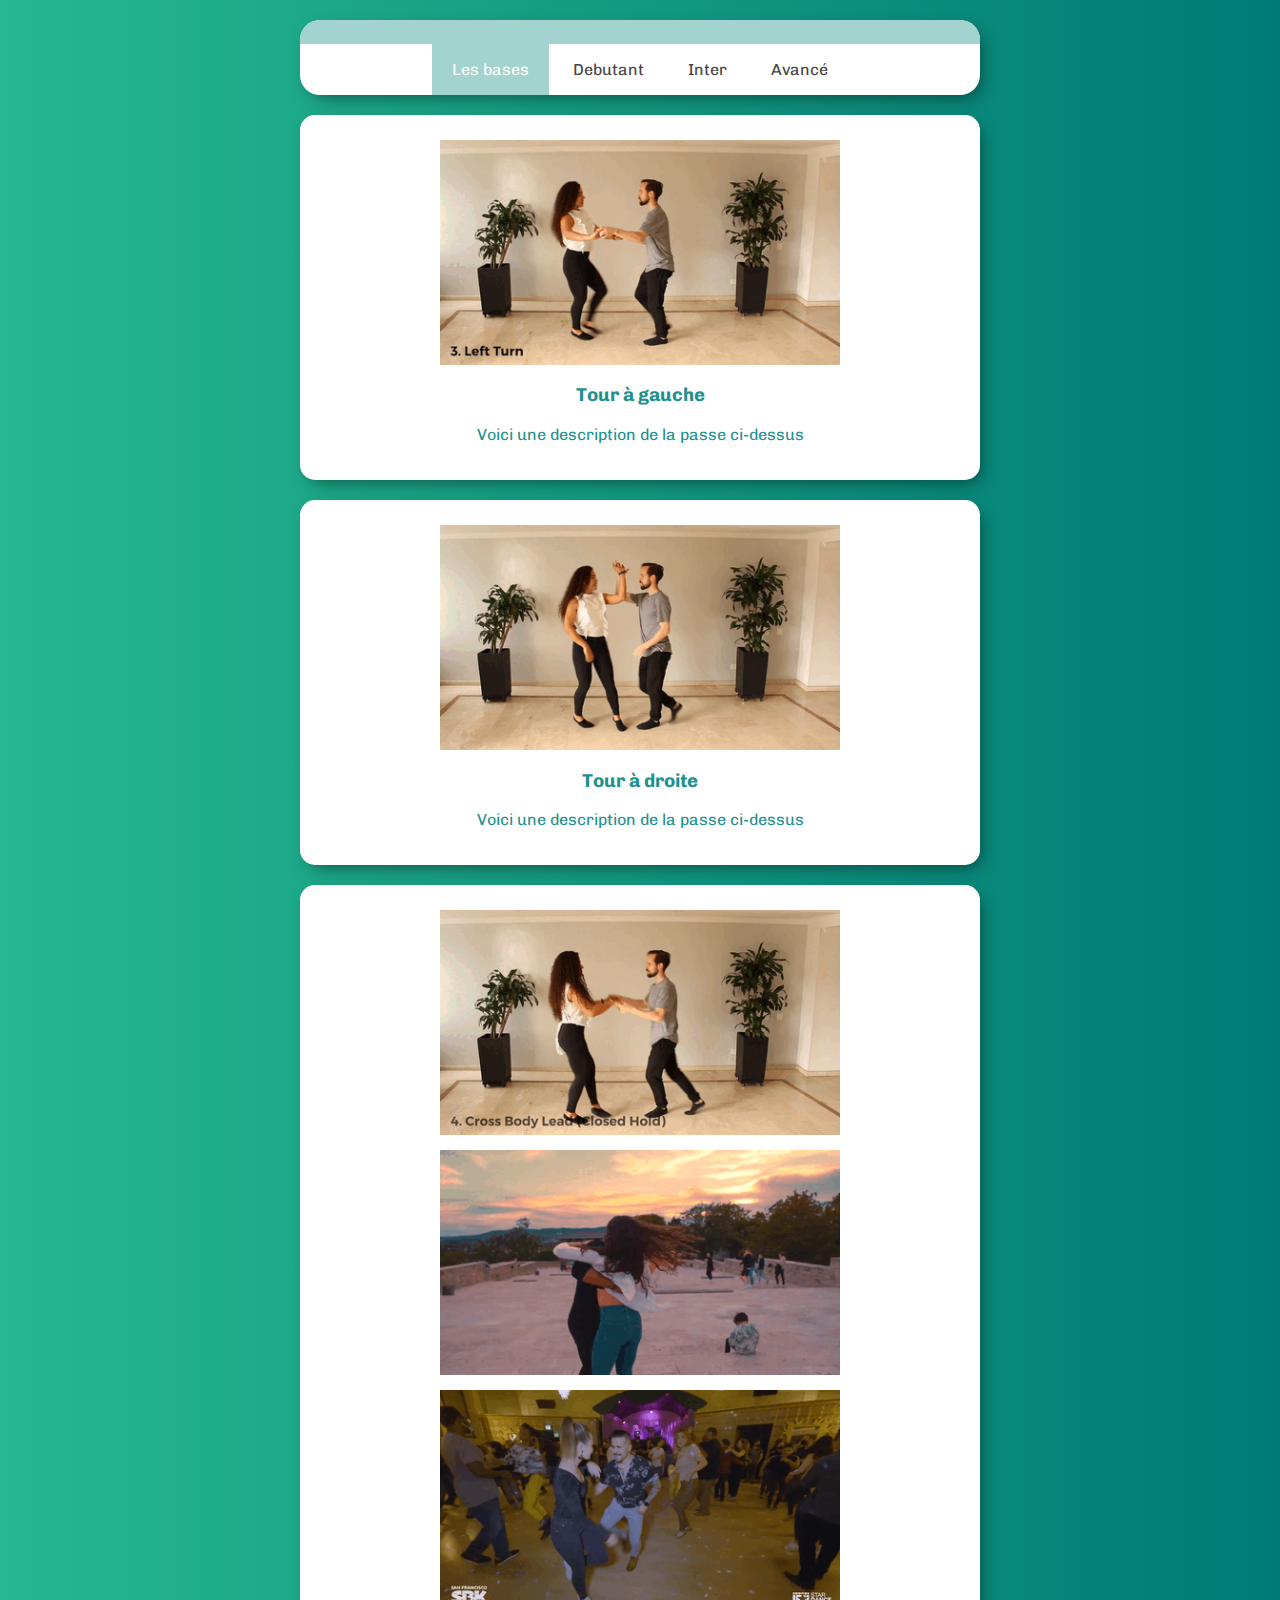
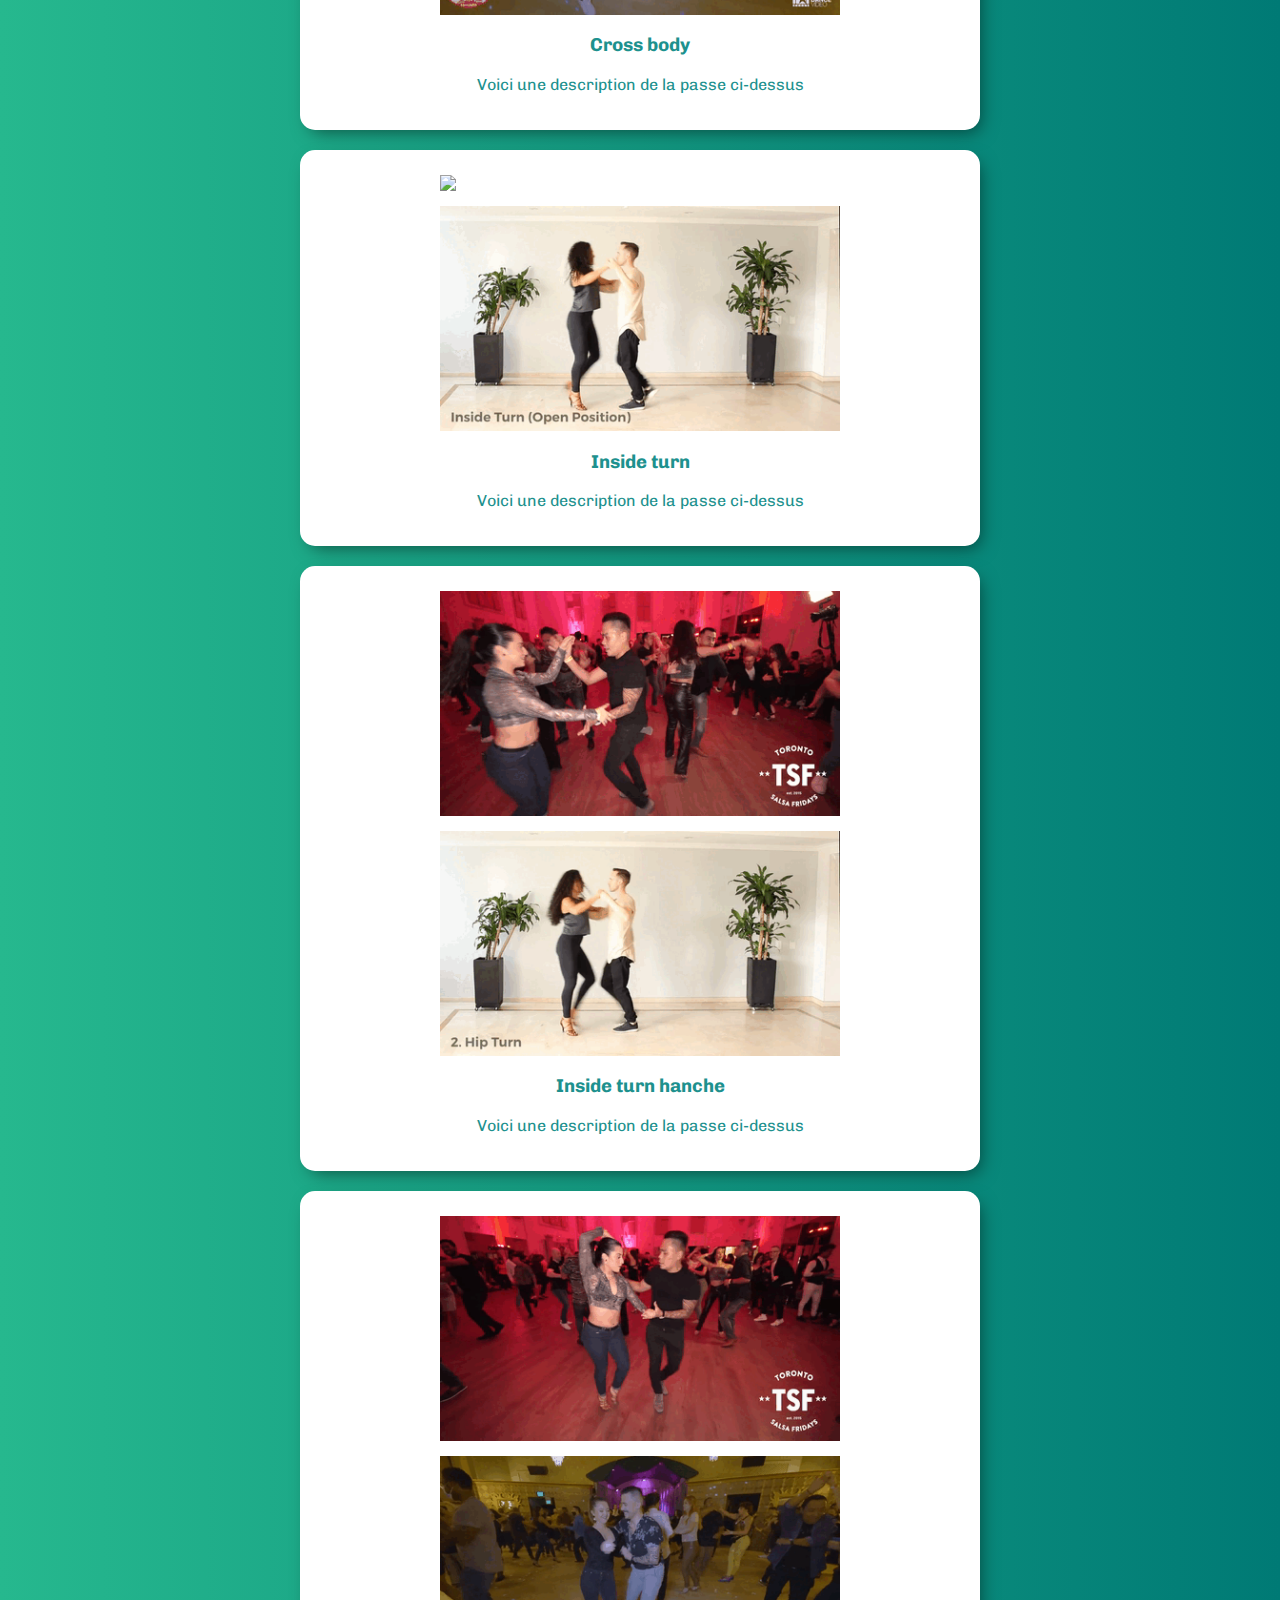
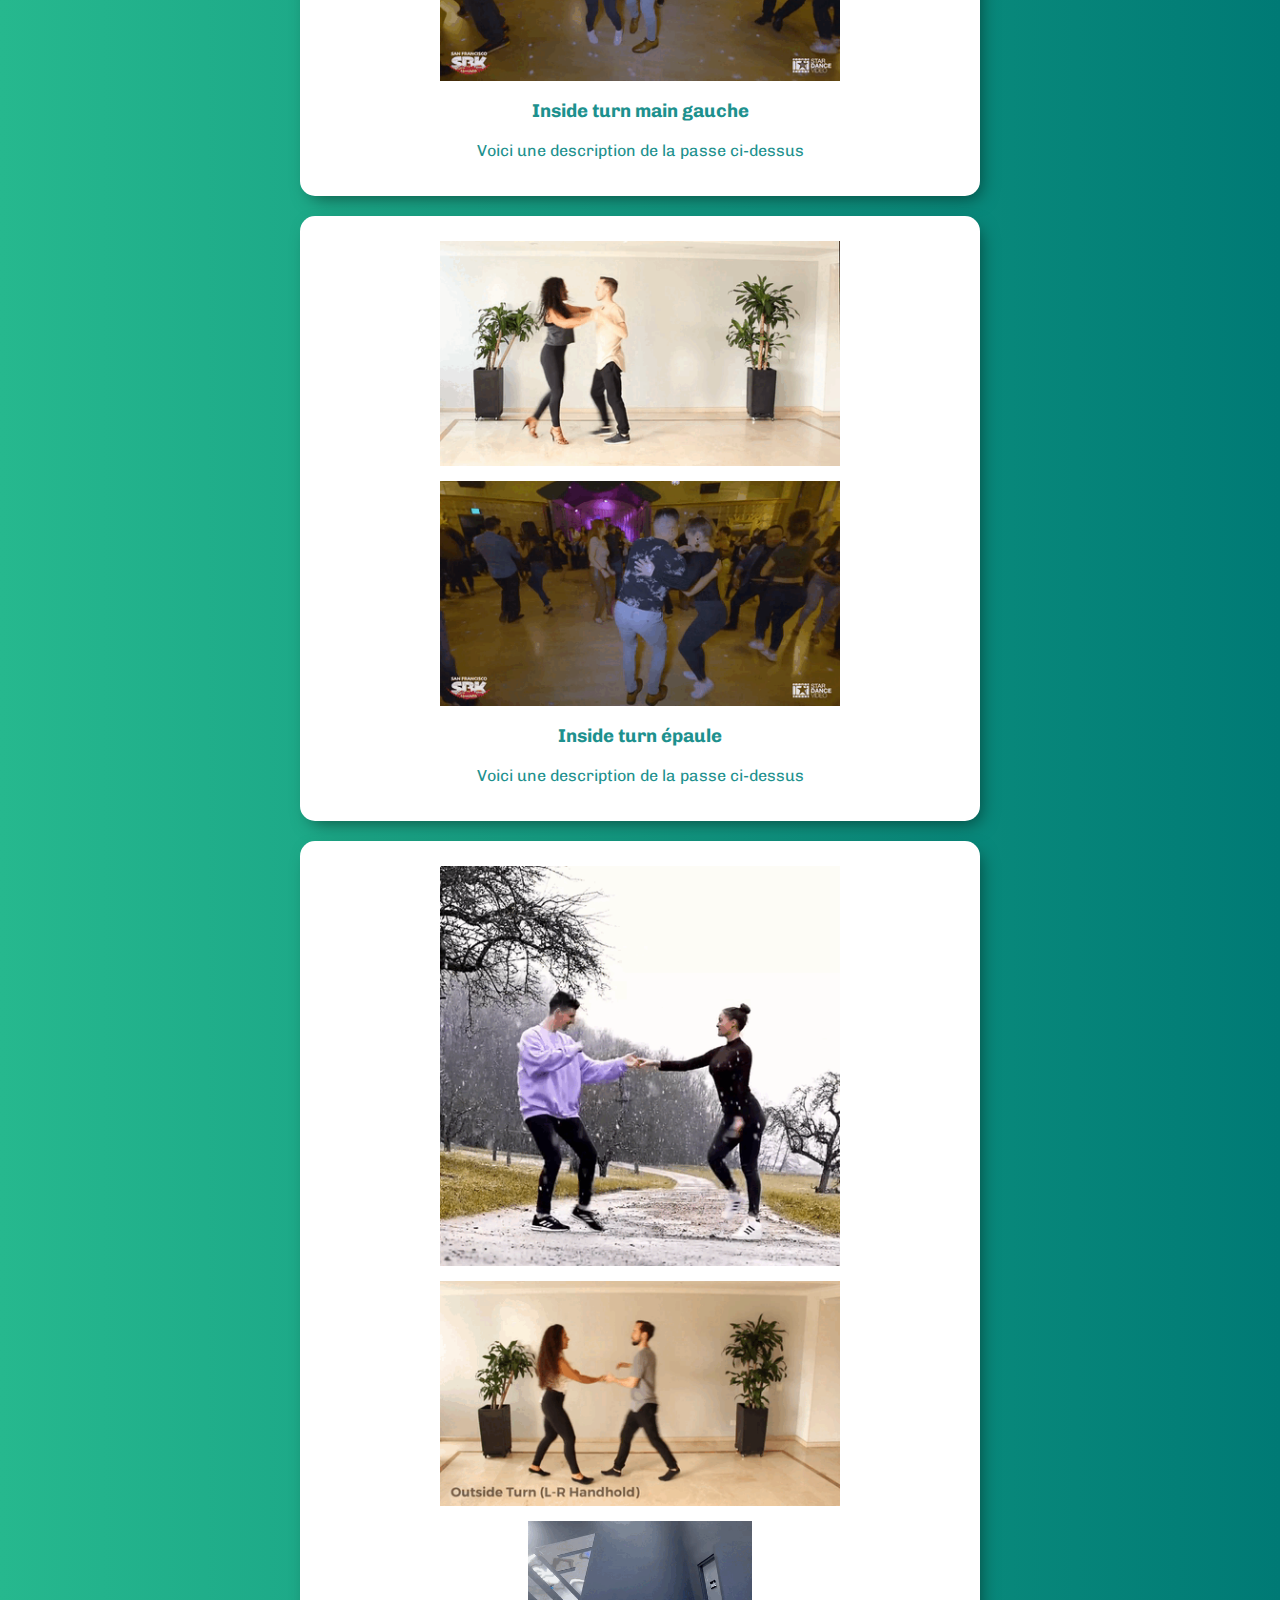
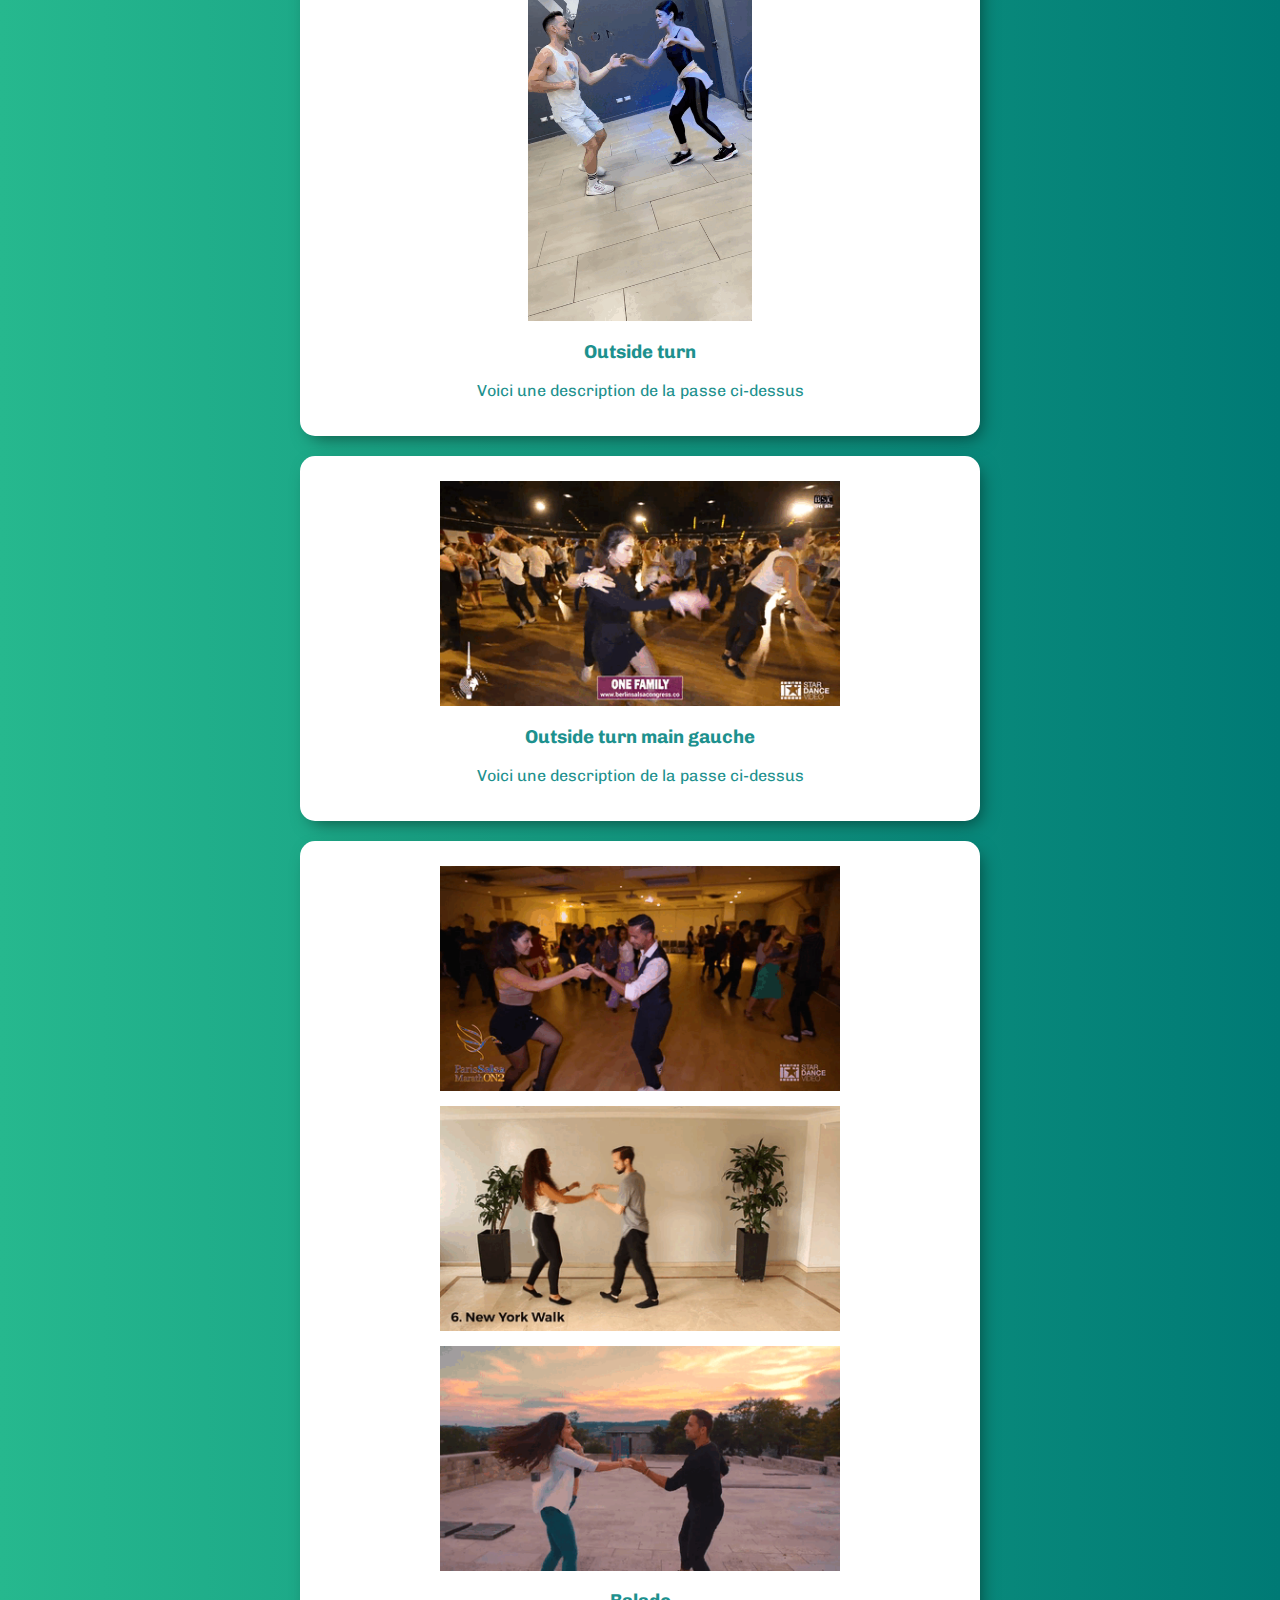
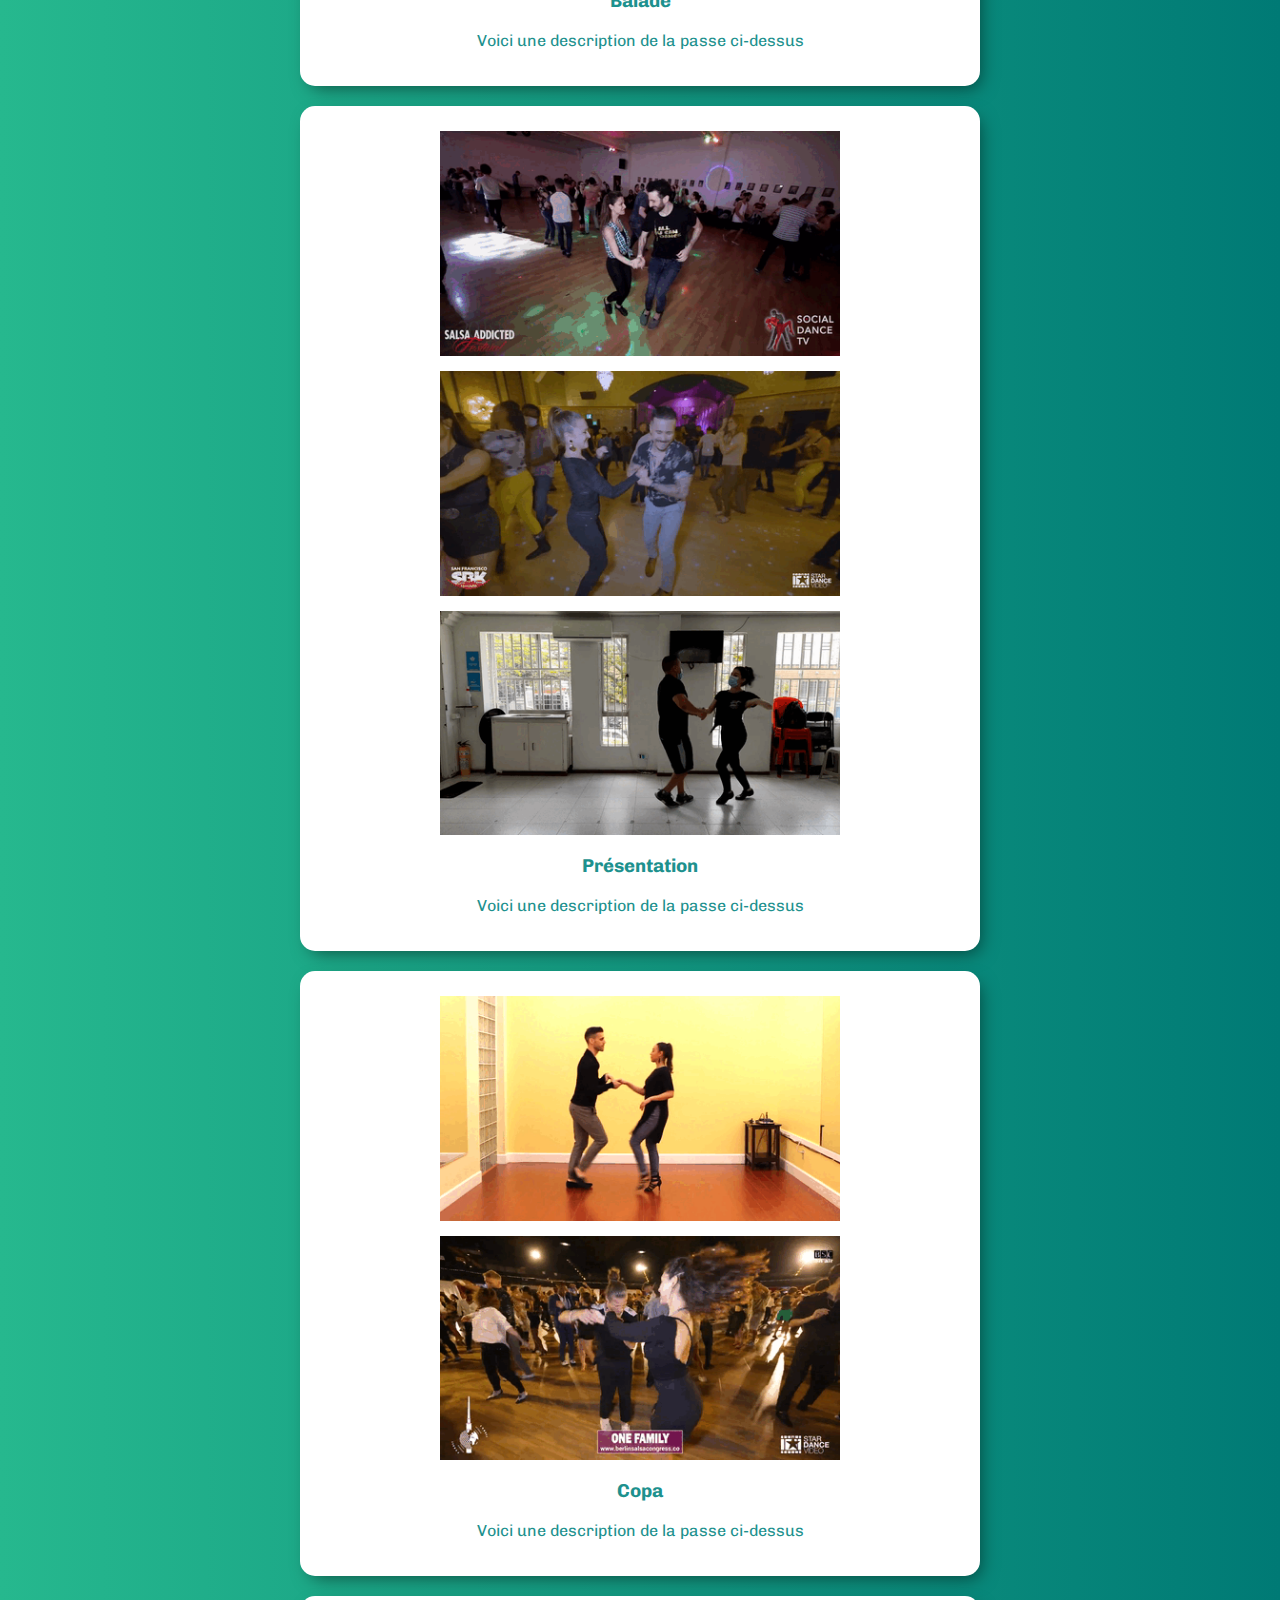
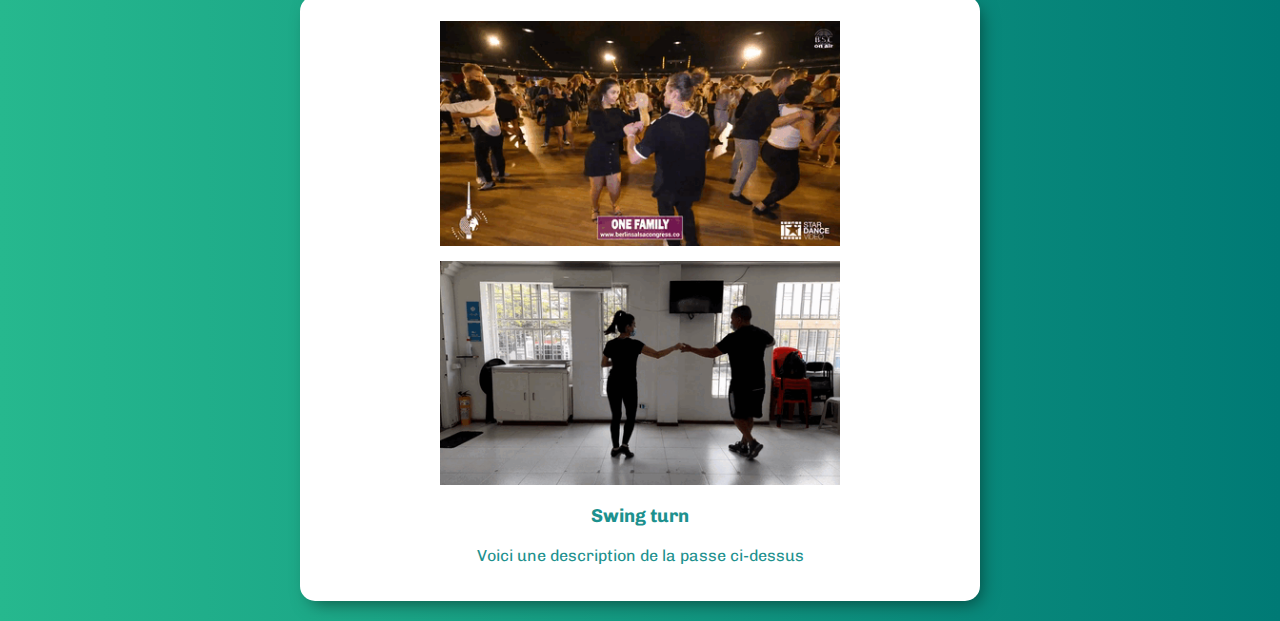
==== index.html @ c43ea6f0 "add navigation" ====
<!doctype html>
<html lang="fr">
<head>
    <meta charset="utf-8">
    <title>SalsaOn2 - Les bases</title>
    <link href="styles.css" rel="stylesheet" type="text/css">
</head>
<body>
    <div id="container">
        <div id="navigation-bar">
            <div class="nav-top"></div>
            <div class="navigation active"><a href="index.html">Les bases</a></div>
            <div class="navigation"><a href="debutant.html">Debutant</a></div>
            <div class="navigation"><a href="inter.html">Inter</a></div>
            <div class="navigation"><a href="">Avancé</a></div>
        </div>

        <div class="mouv-container">
            <img src="./img/tour-gauche.gif"/>
            <h3>Tour à gauche</h3>
            <p>Voici une description de la passe ci-dessus</p>
        </div>

        <div class="mouv-container">
            <img src="./img/tour-droite.gif"/>
            <h3>Tour à droite</h3>
            <p>Voici une description de la passe ci-dessus</p>
        </div>

        <div class="mouv-container">
            <img src="./img/cross-body.gif"/>
            <img src="./img/cross-body-02.gif"/>
            <img src="./img/cross-body-04.gif"/>
            <h3>Cross body</h3>
            <p>Voici une description de la passe ci-dessus</p>
        </div>

        <div class="mouv-container">
            <img src="./img/inside.gif"/>
            <img src="./img/inside-02.gif"/>
            <h3>Inside turn</h3>
            <p>Voici une description de la passe ci-dessus</p>
        </div>

        <div class="mouv-container">
            <img src="./img/inside-hanche.gif"/>
            <img src="./img/inside-hanche02.gif"/>
            <h3>Inside turn hanche</h3>
            <p>Voici une description de la passe ci-dessus</p>
        </div>

        <div class="mouv-container">
            <img src="./img/inside-mg-mg.gif"/>
            <img src="./img/inside-mg-mg-02.gif"/>
            <h3>Inside turn main gauche</h3>
            <p>Voici une description de la passe ci-dessus</p>
        </div>

        <div class="mouv-container">
            <img src="./img/inside-epaule-02.gif"/>
            <img src="./img/inside-epaule-bloc.gif"/>
            <h3>Inside turn épaule</h3>
            <p>Voici une description de la passe ci-dessus</p>
        </div>

        <div class="mouv-container">
            <img src="./img/outside.gif"/>
            <img src="./img/outside-02.gif"/>
            <img src="./img/outside-03.gif"/>
            <h3>Outside turn</h3>
            <p>Voici une description de la passe ci-dessus</p>
        </div>

        <div class="mouv-container">
            <img src="./img/chest-outside-mg.gif"/>
            <h3>Outside turn main gauche</h3>
            <p>Voici une description de la passe ci-dessus</p>
        </div>

        <div class="mouv-container">
            <img src="./img/balade.gif"/>
            <img src="./img/balade-02.gif"/>
            <img src="./img/balade-03.gif"/>
            <h3>Balade</h3>
            <p>Voici une description de la passe ci-dessus</p>
        </div>

        <div class="mouv-container">
            <img src="./img/presentation.gif"/>
            <img src="./img/presentation-02.gif"/>
            <img src="./img/presentation-03.gif"/>
            <h3>Présentation</h3>
            <p>Voici une description de la passe ci-dessus</p>
        </div>

        <div class="mouv-container">
            <img src="./img/copa.gif"/>
            <img src="./img/copa-03.gif"/>
            <h3>Copa</h3>
            <p>Voici une description de la passe ci-dessus</p>
        </div>

        <div class="mouv-container">
            <img src="./img/swing-turn.gif"/>
            <img src="./img/swing-turn-02.gif"/>
            <h3>Swing turn</h3>
            <p>Voici une description de la passe ci-dessus</p>
        </div>
    </div>


    <script type="text/javascript">
    </script>
</body>
</html>
---- styles.css ----
@font-face {
    font-family: salsaFont;
    src: url(Chivo-VariableFont_wght.ttf);
}

body {
    background: rgb(38,184,142);
    background: linear-gradient(90deg, rgba(38,184,142,1) 0%, rgba(0,122,117,1) 100%);      
}

a {
    text-decoration: none;
    color:#444;
}

#container{
    max-width: 1280px;
    margin:auto;
}

#navigation-bar {
    text-align: center;
    width: 680px;
    background-color: #ffffff;
    color:#444;
    margin:20px auto;
    font-family: salsaFont, Tahoma, Geneva, Verdana, sans-serif;
    box-shadow: 5px 7px 18px -5px rgba(0,0,0,0.5);
    border-radius: 20px;
    overflow:hidden;
}

.nav-top {
    width:100%;
    height:24px;
    background-color: #a2d3ce;
}

.navigation {
    display: inline-block;
}

.navigation a {
    display: inline-block;
    padding: 16px 20px;
    cursor:pointer;
}

.navigation:hover {
    background-color: #a2d3ce;
}

.navigation:hover a, .navigation.active a  {
    color:white;
}

.navigation.active {
    background-color: #a2d3ce;
}

.mouv-container {
    width: 640px;
    background-color: #ffffff;
    color:#1d918e;;
    text-align: center;
    padding: 20px;
    margin:20px auto;
    font-family: salsaFont, Tahoma, Geneva, Verdana, sans-serif;
    box-shadow: 5px 7px 18px -5px rgba(0,0,0,0.5);
    border-radius: 15px;
}

.mouv-container img {
    display: block;
    max-width: 400px;
    max-height: 400px;
    margin: 5px auto 15px;
}
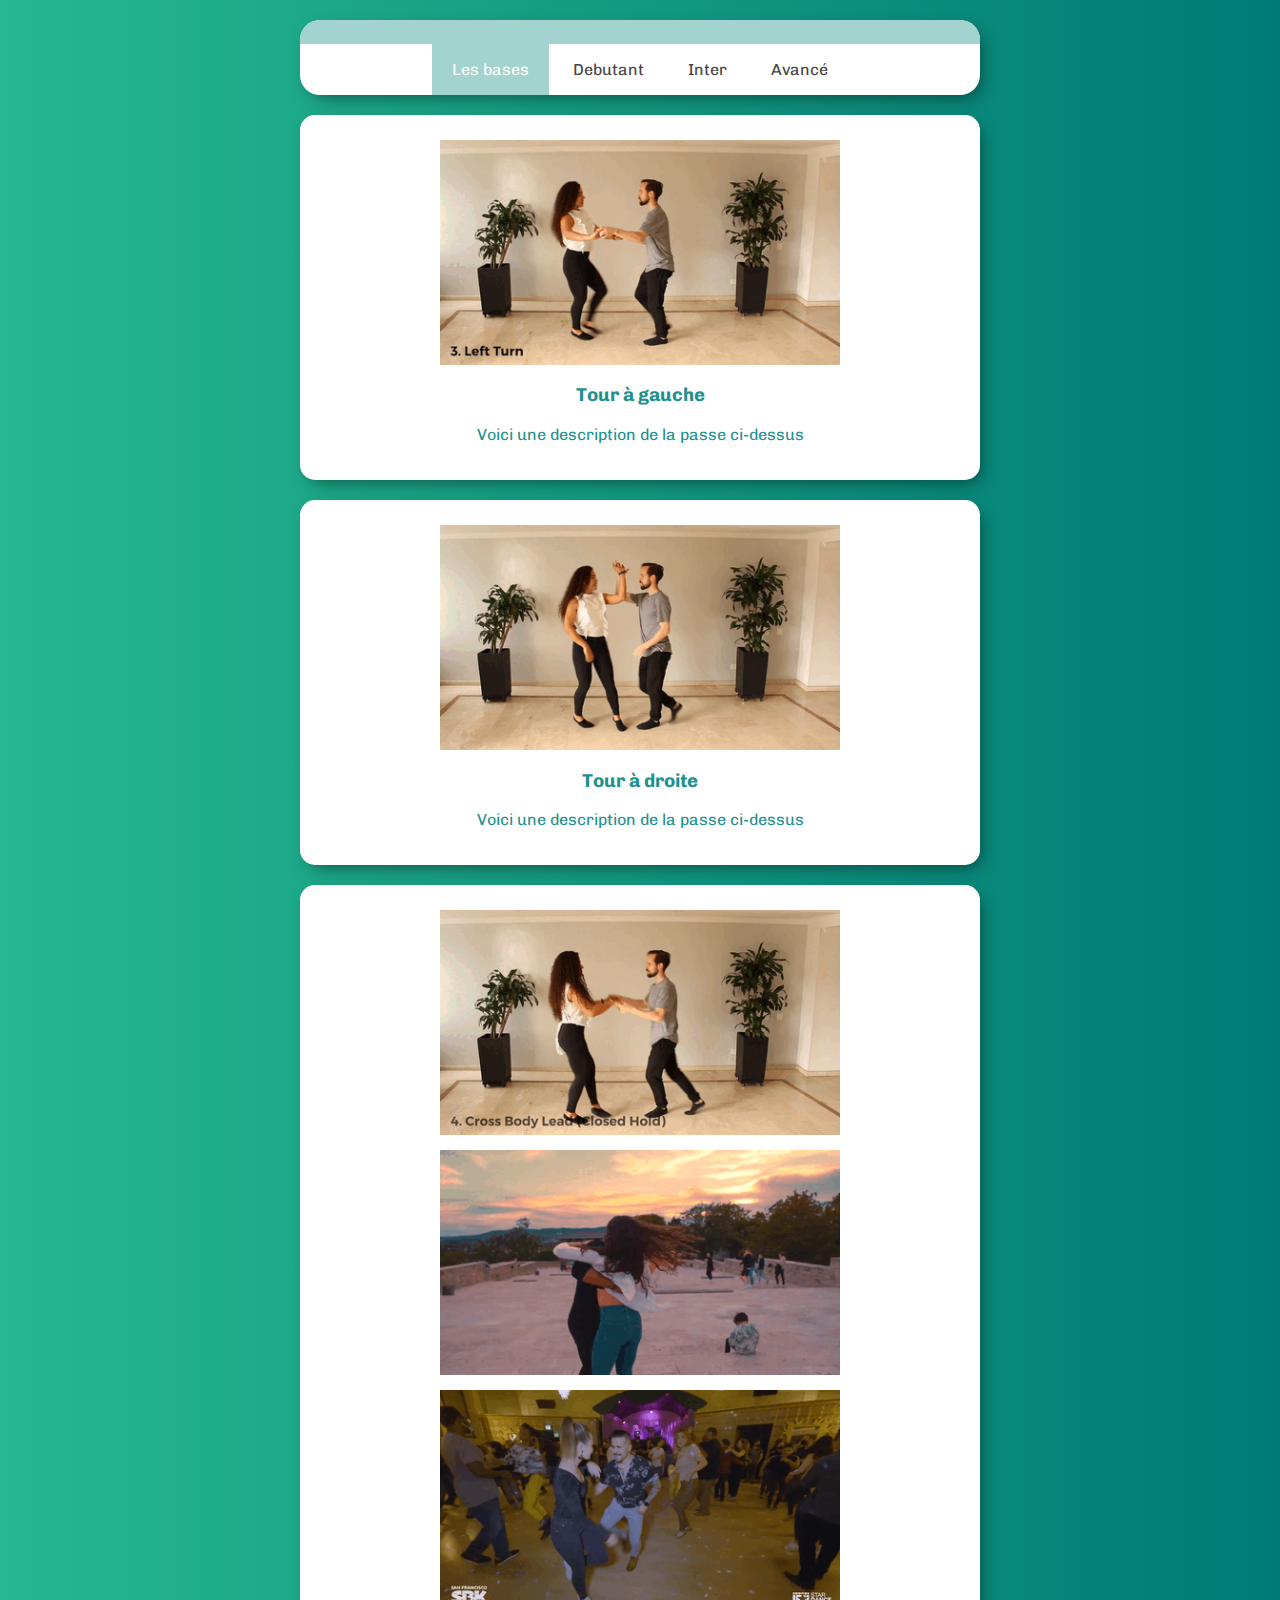
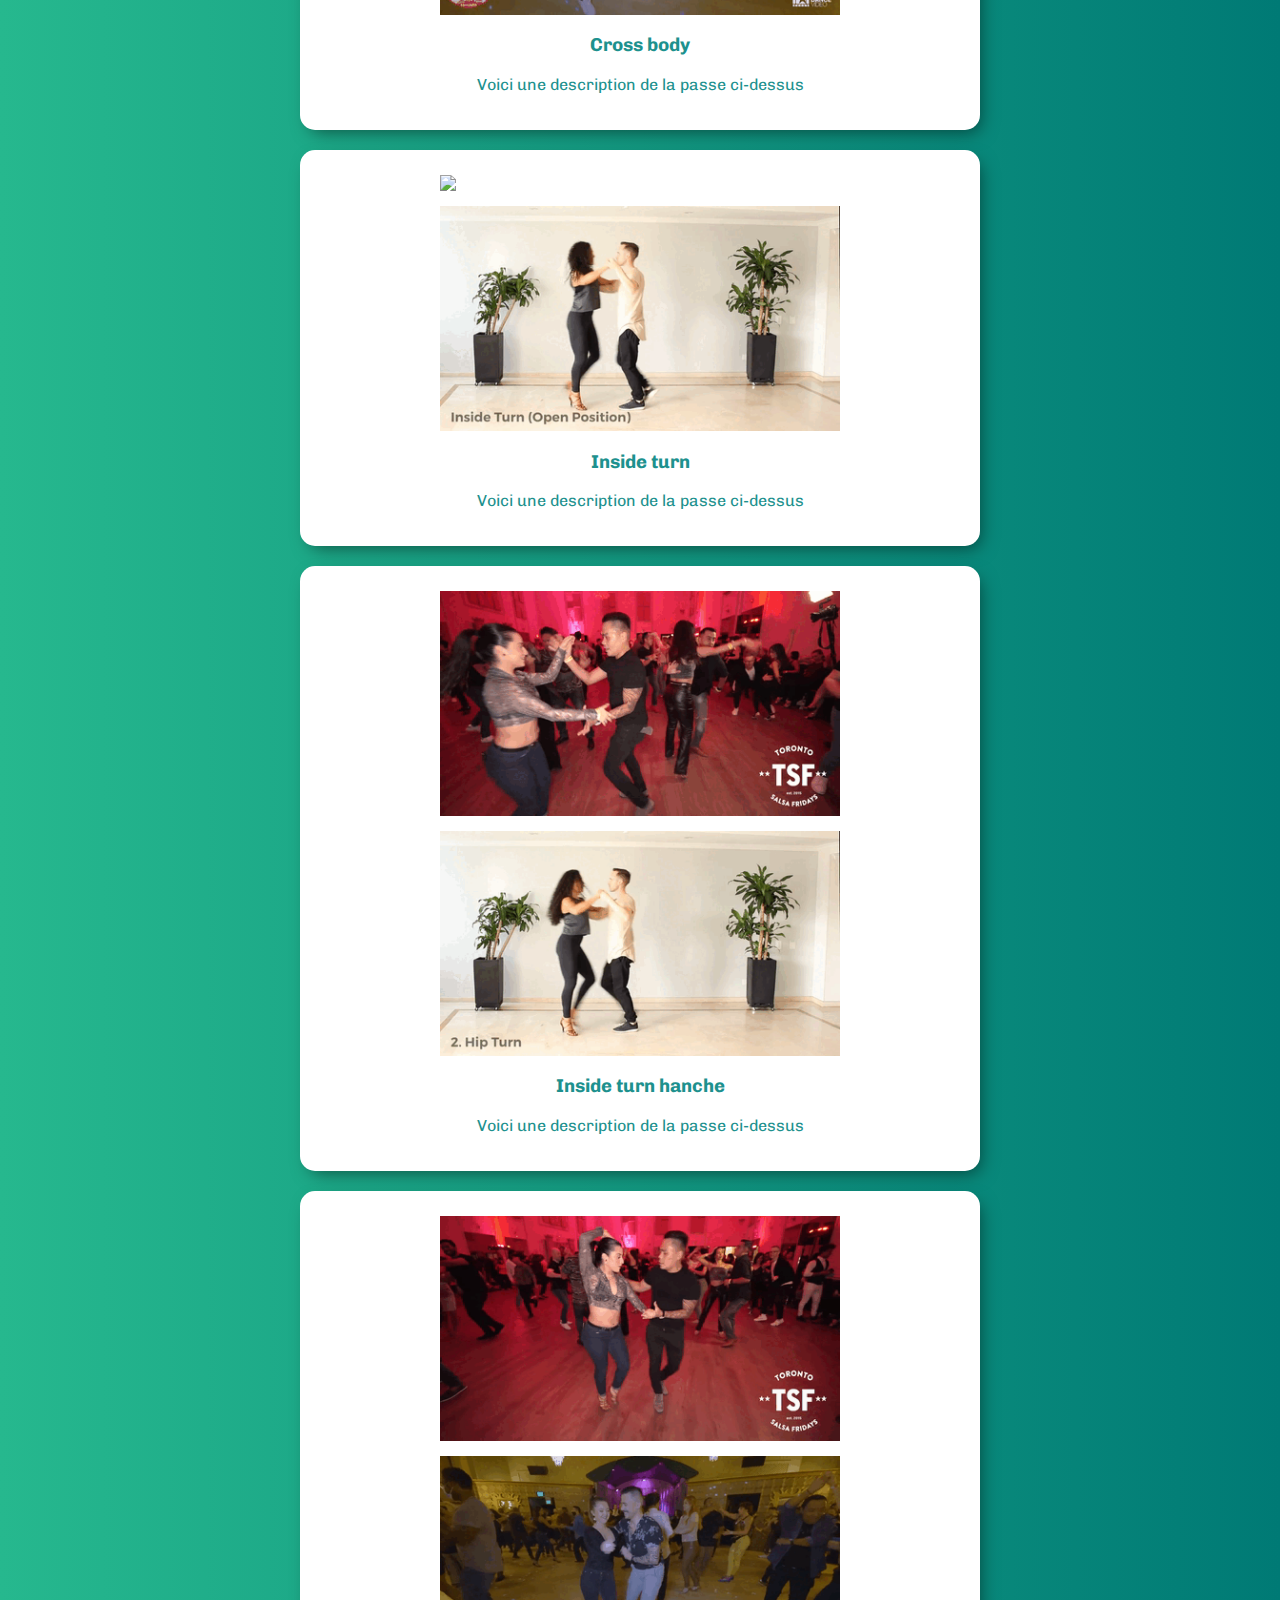
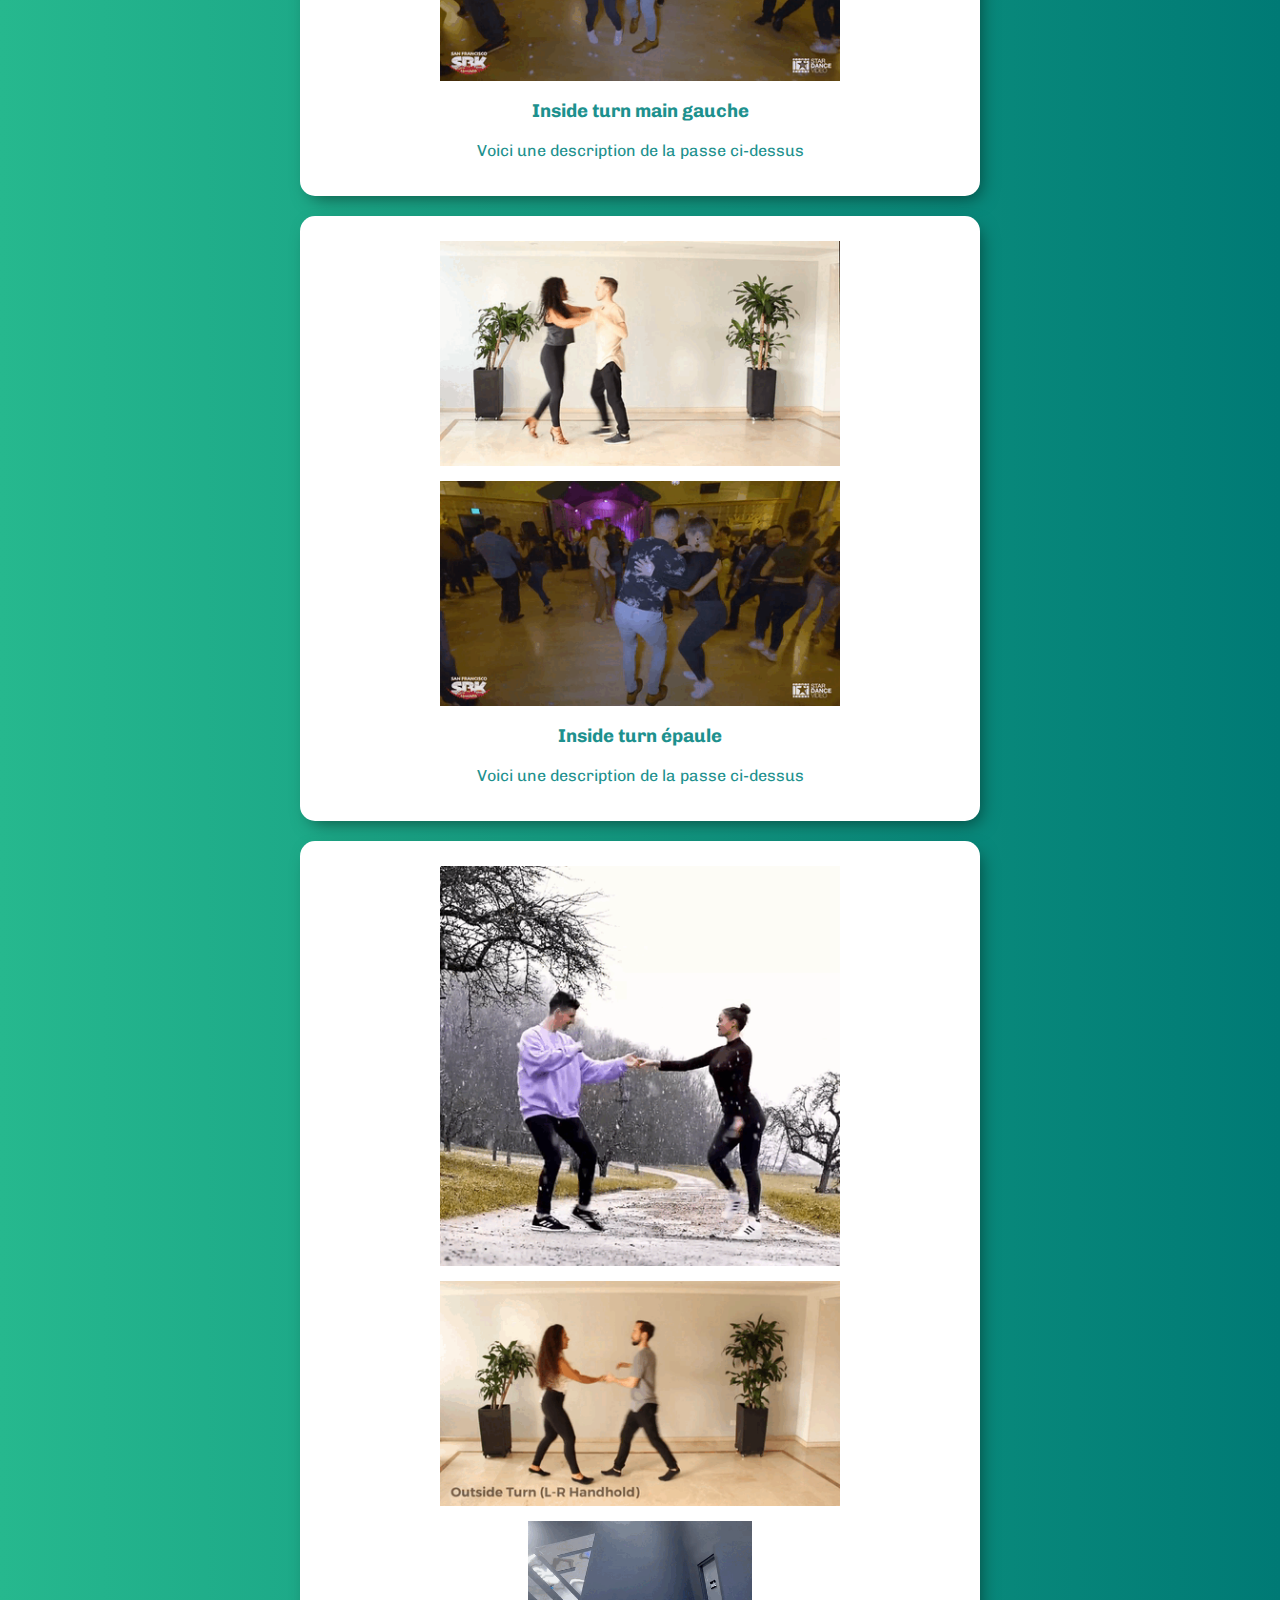
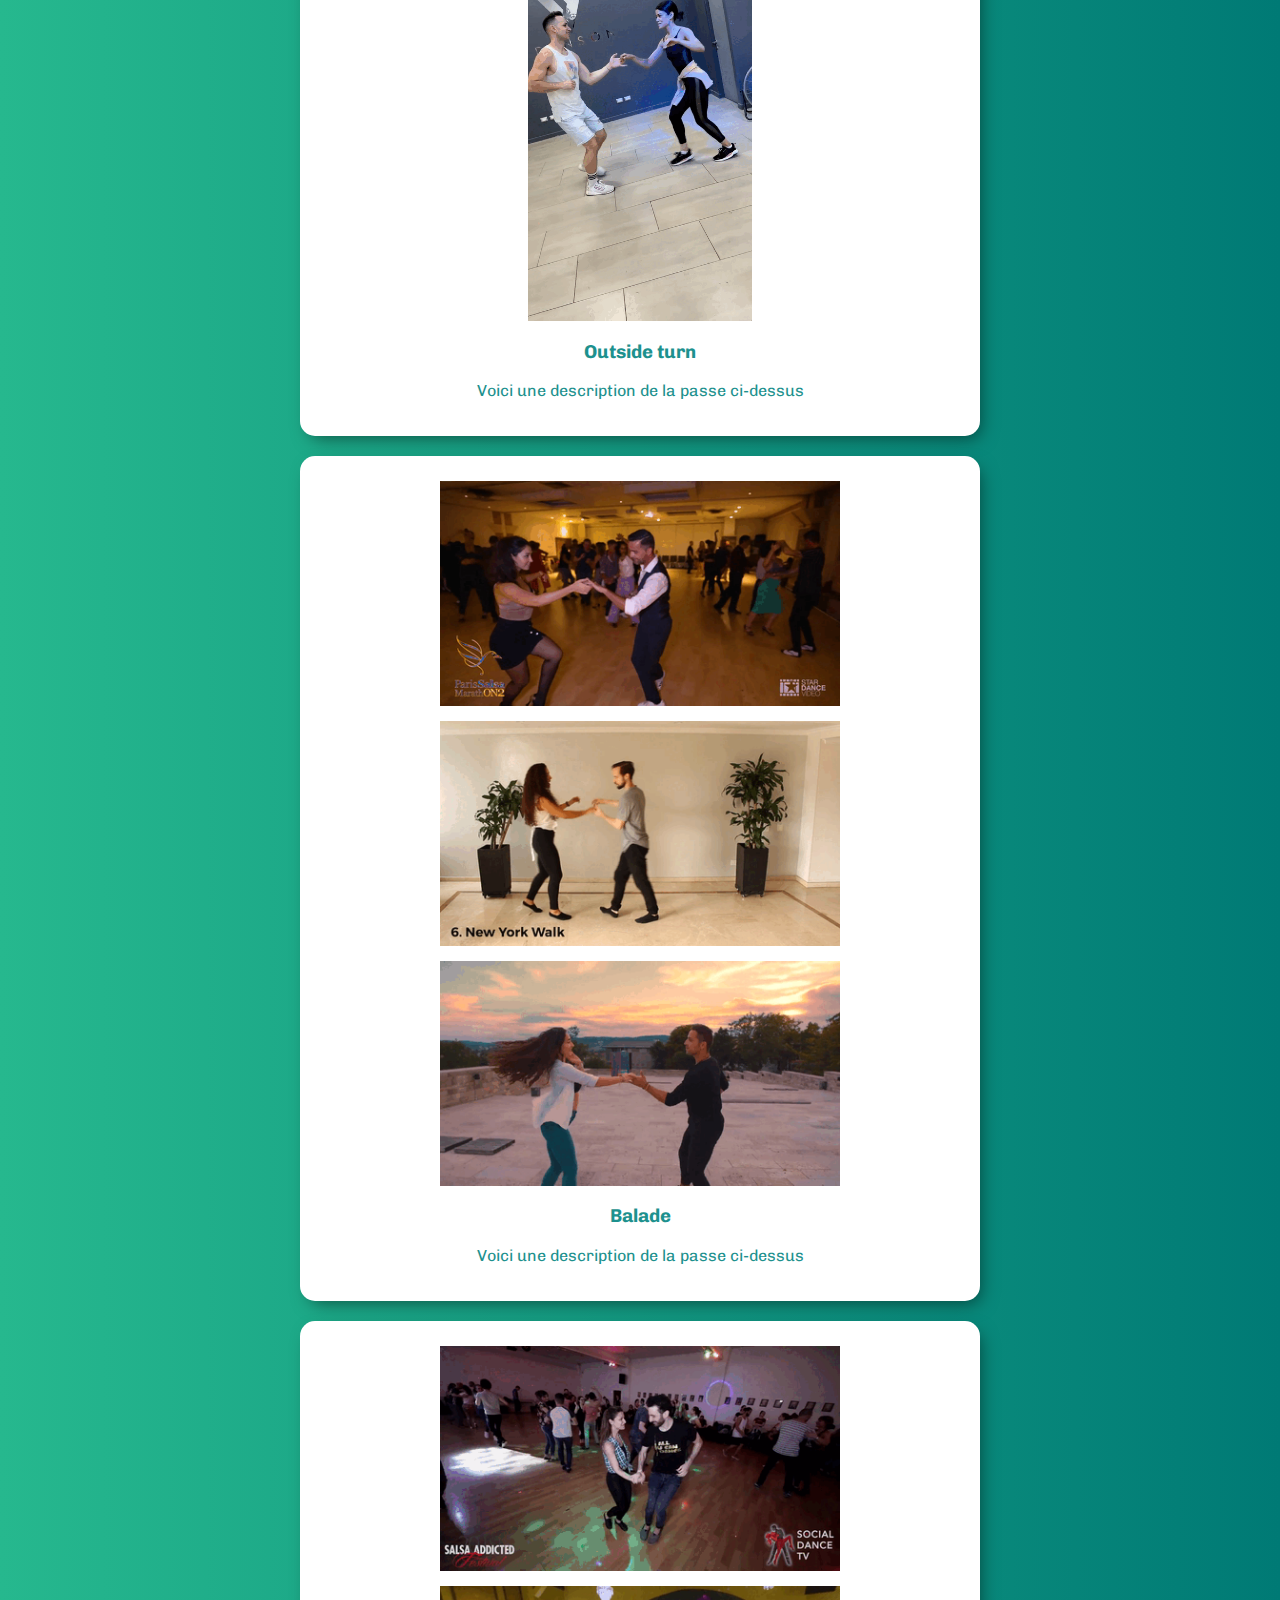
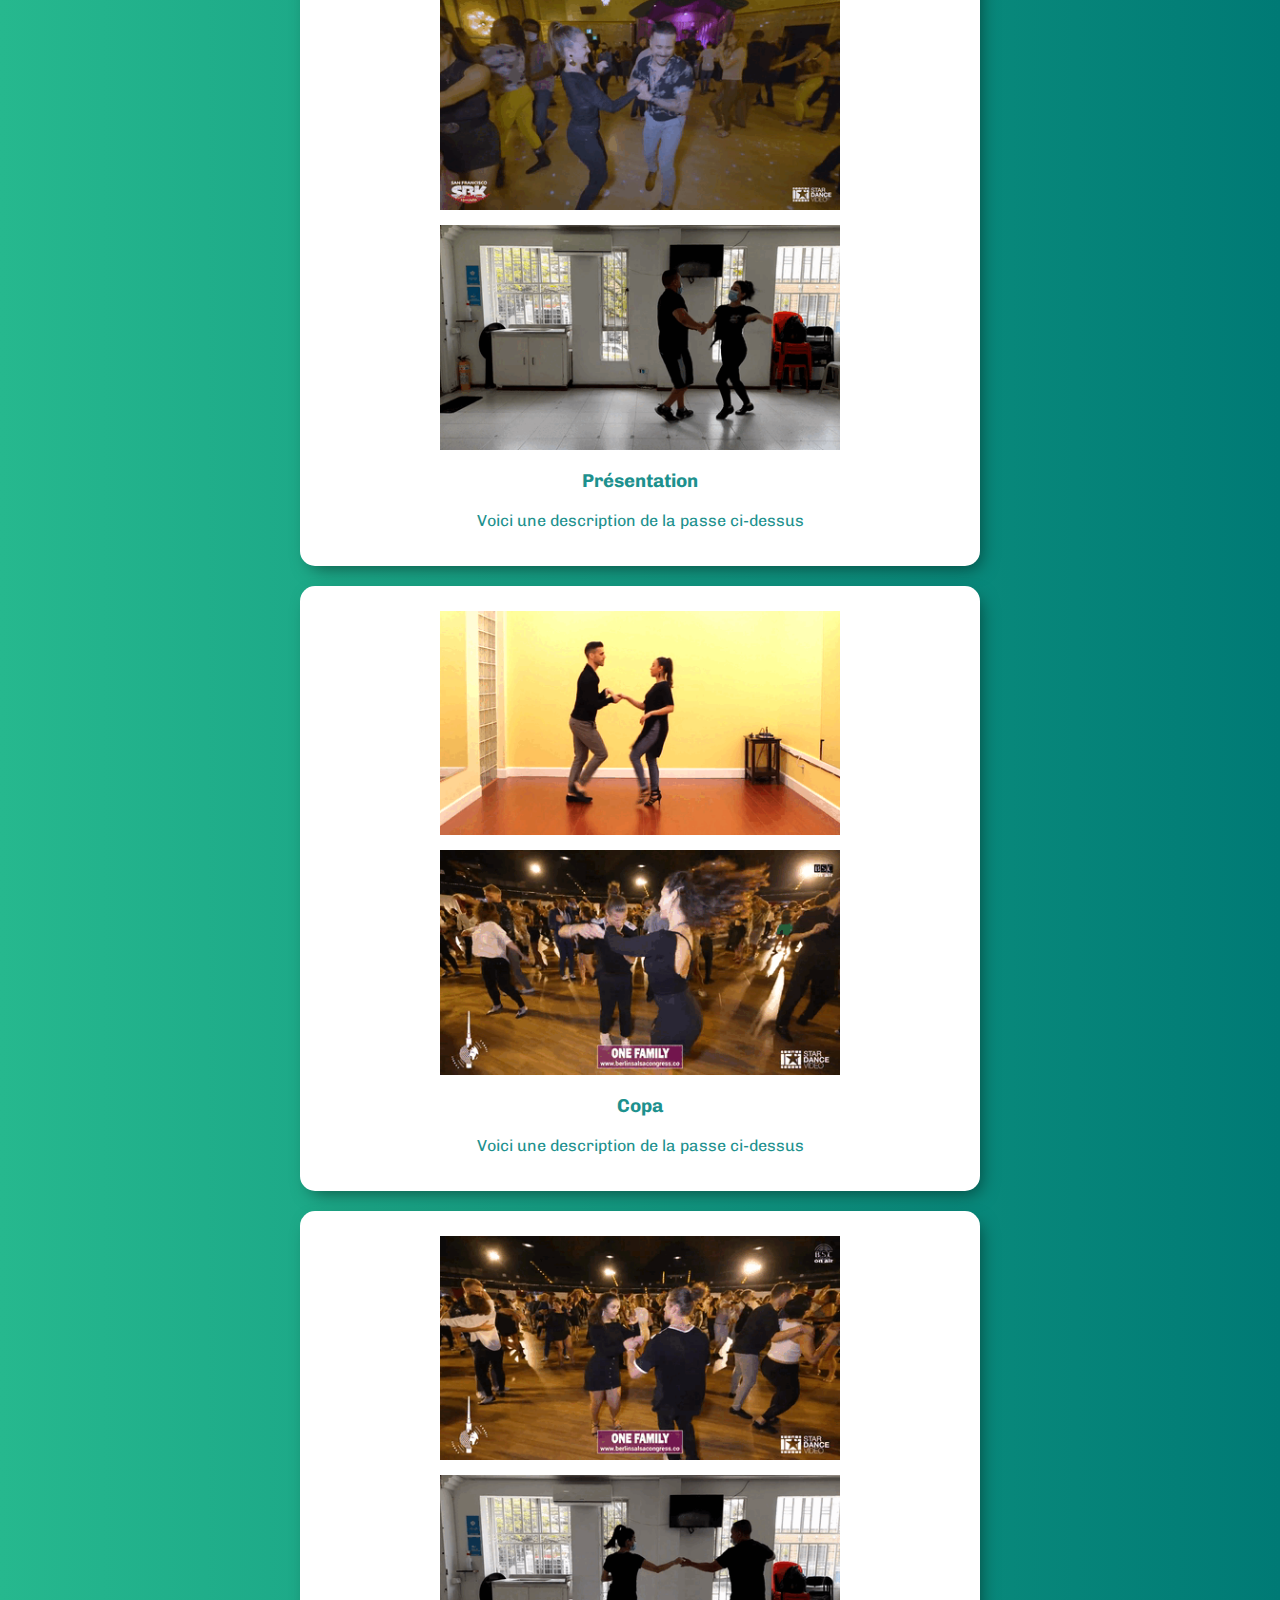
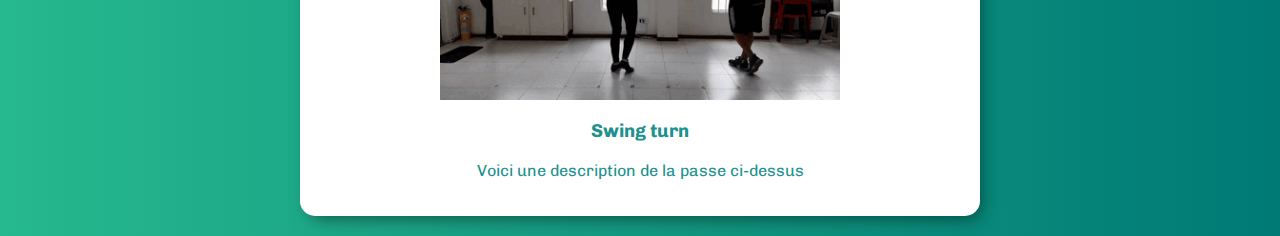
==== commit 5b562b63: "update" ====
--- a/index.html
+++ b/index.html
@@ -72,12 +72,6 @@
         </div>
 
         <div class="mouv-container">
-            <img src="./img/chest-outside-mg.gif"/>
-            <h3>Outside turn main gauche</h3>
-            <p>Voici une description de la passe ci-dessus</p>
-        </div>
-
-        <div class="mouv-container">
             <img src="./img/balade.gif"/>
             <img src="./img/balade-02.gif"/>
             <img src="./img/balade-03.gif"/>
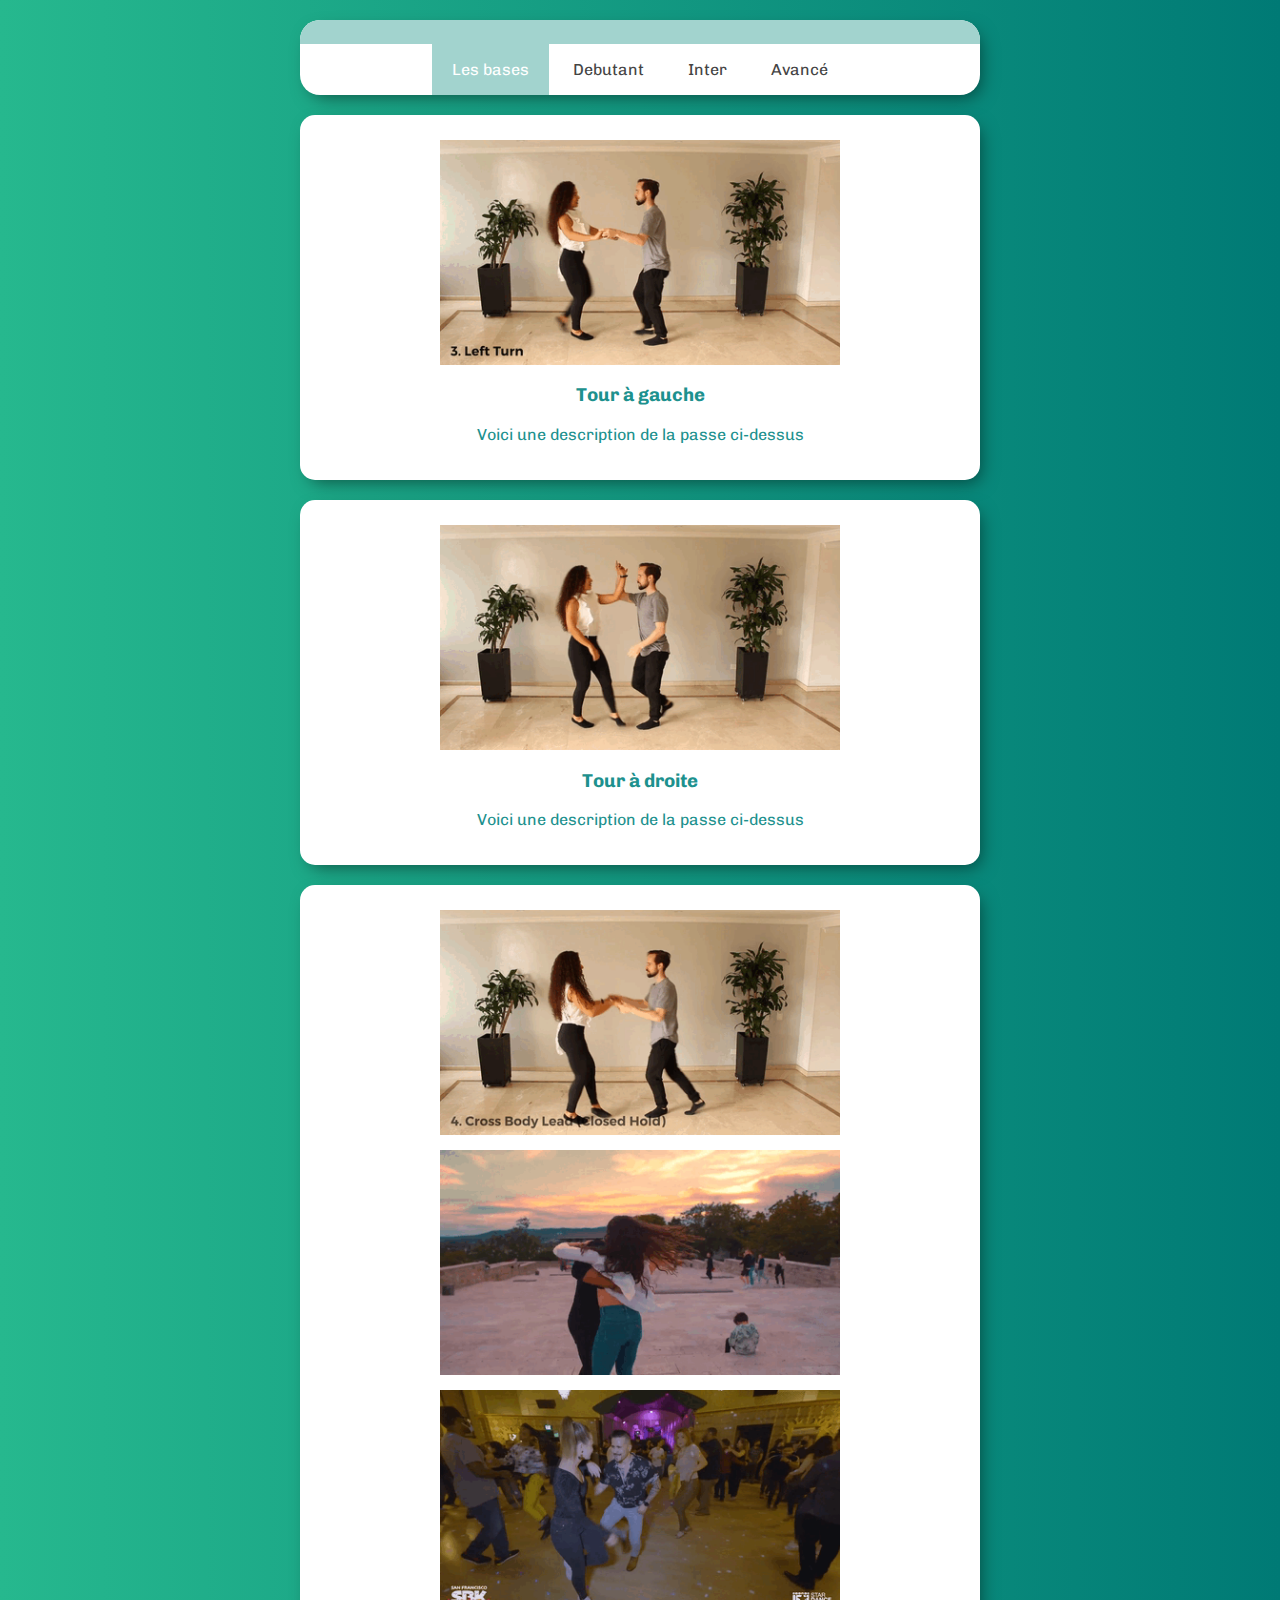
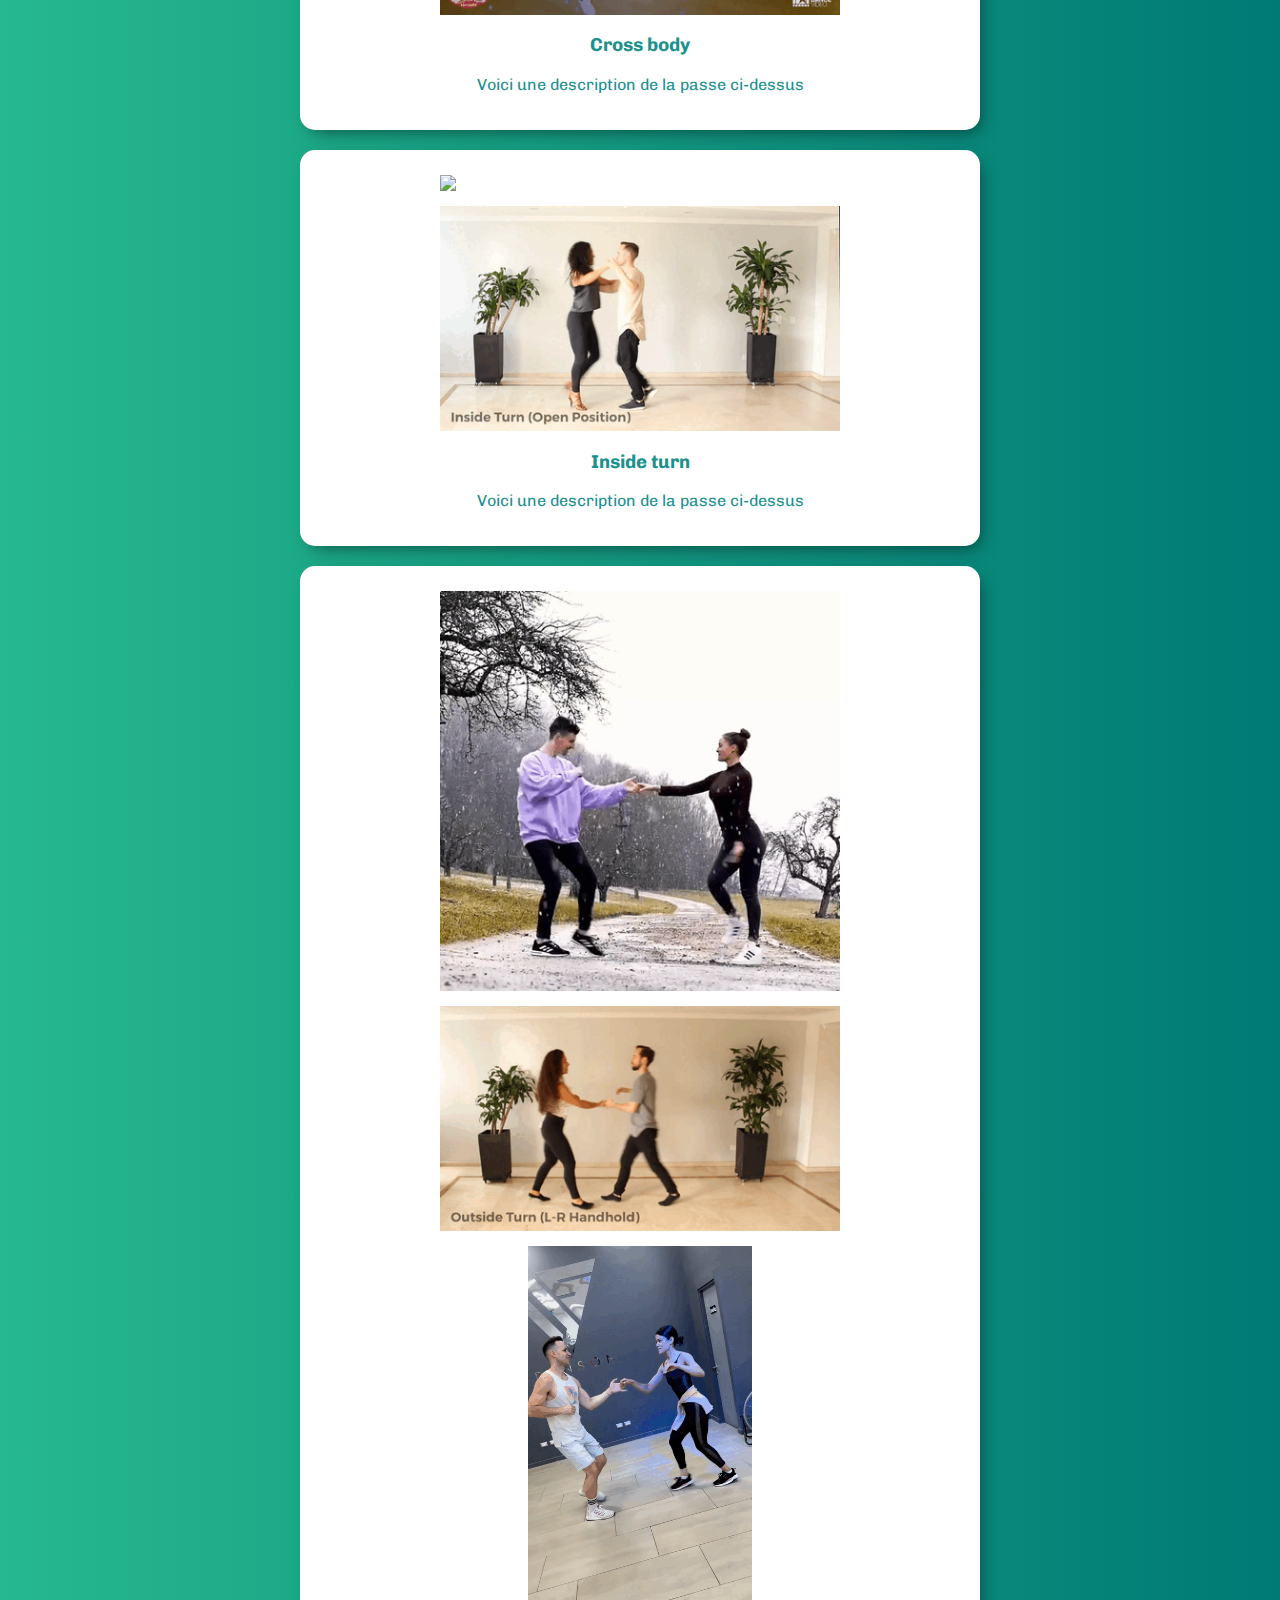
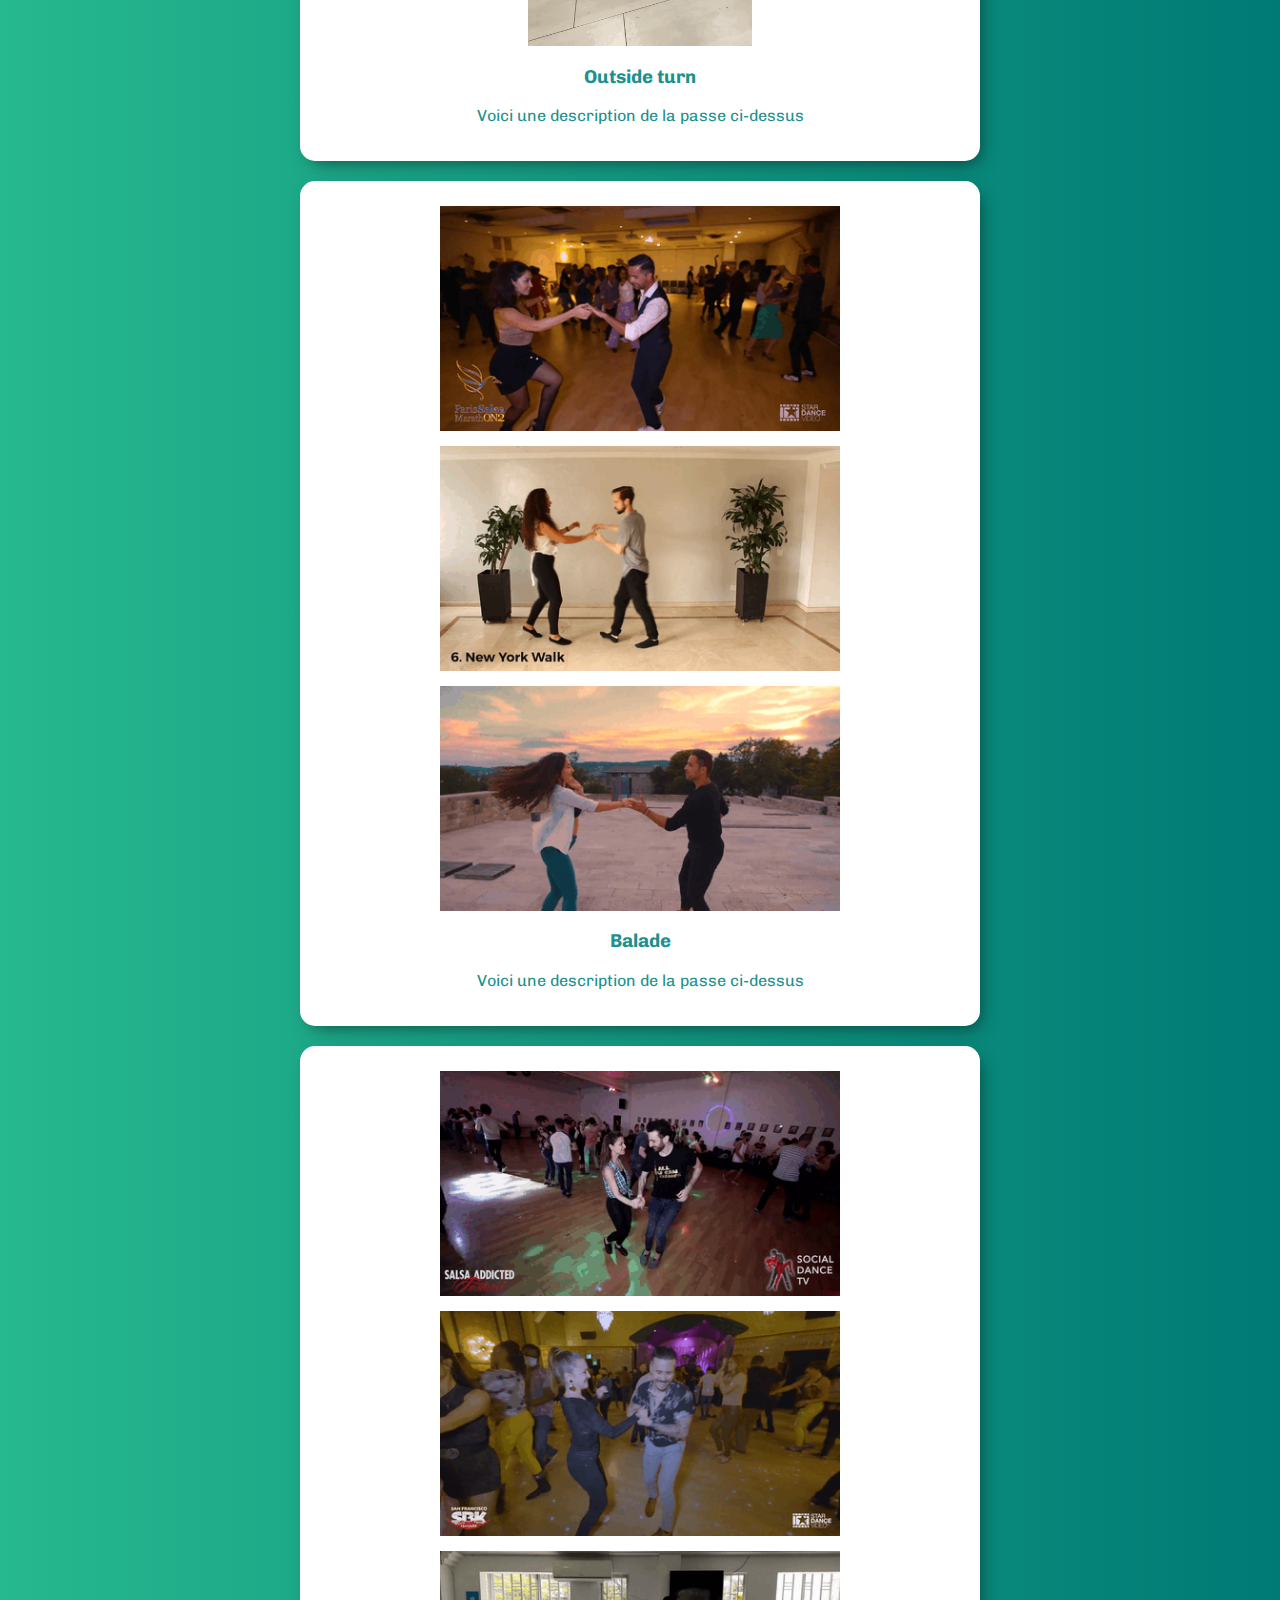
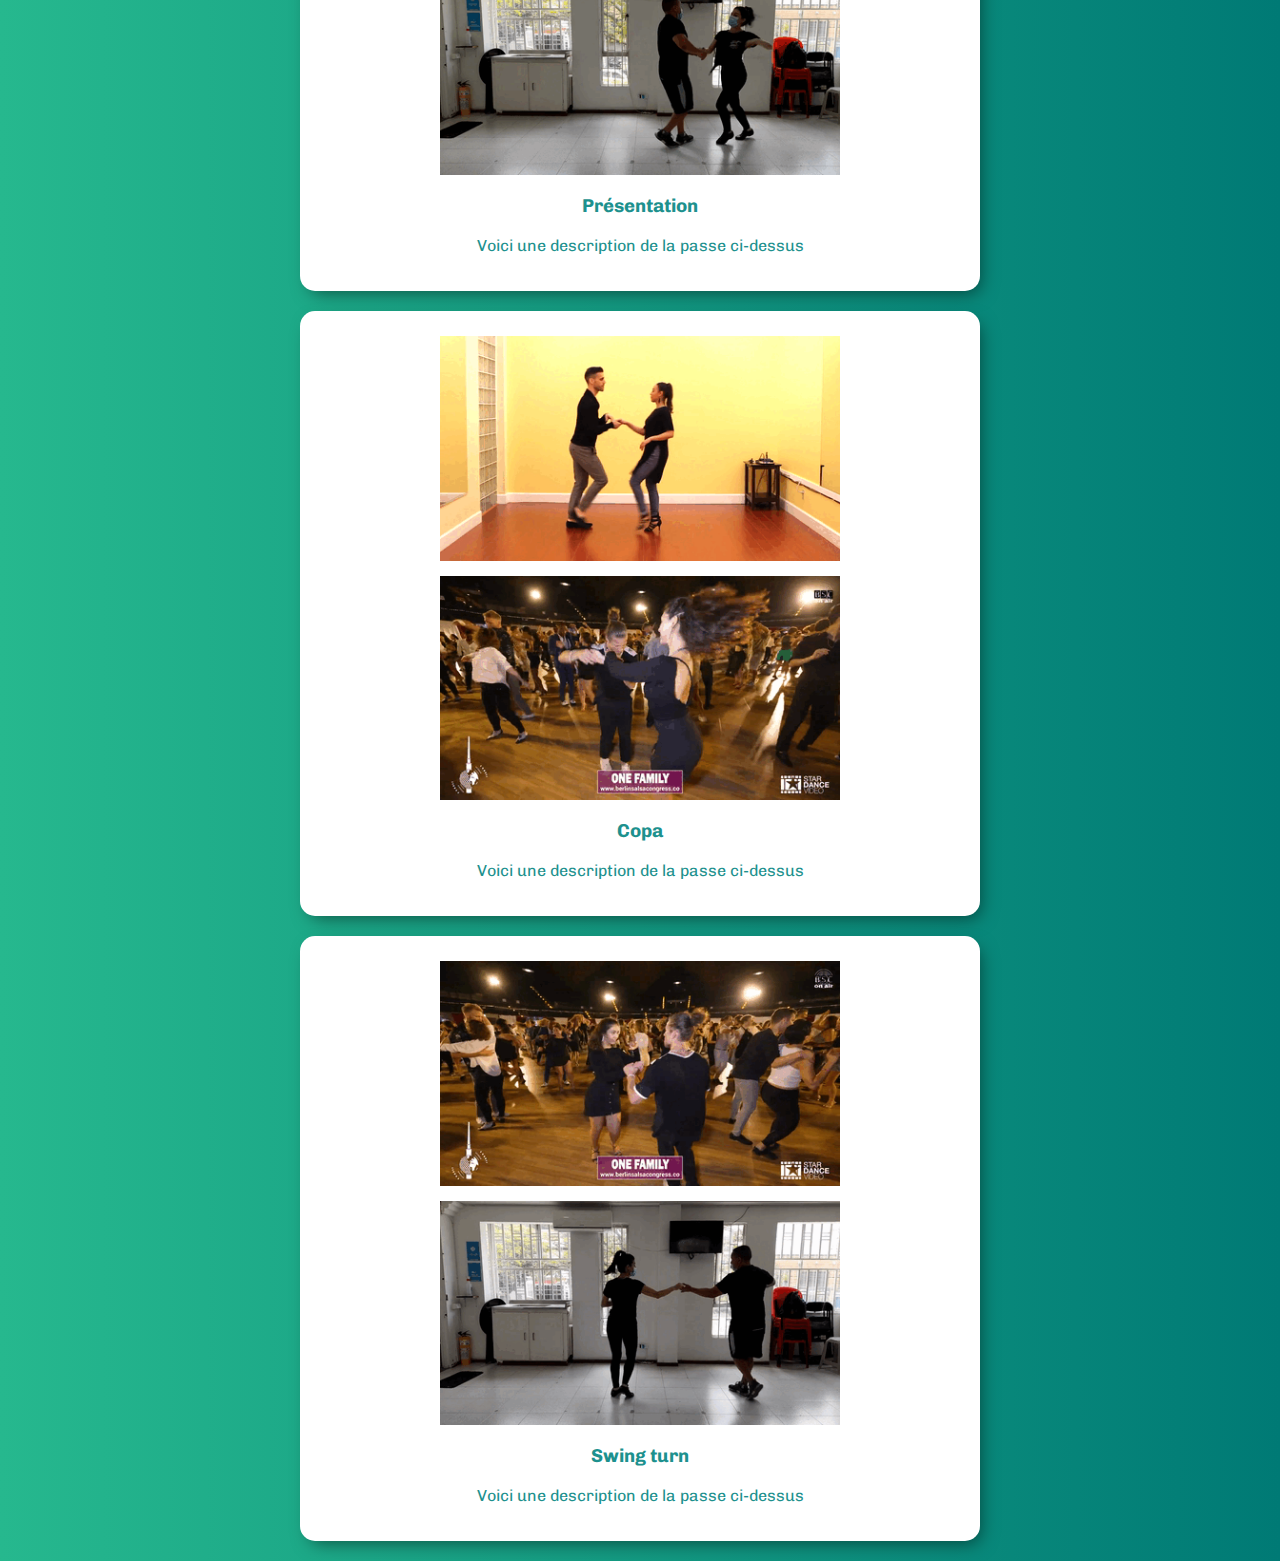
==== commit 8ed1b528: "update" ====
--- a/index.html
+++ b/index.html
@@ -39,27 +39,6 @@
             <img src="./img/inside.gif"/>
             <img src="./img/inside-02.gif"/>
             <h3>Inside turn</h3>
-            <p>Voici une description de la passe ci-dessus</p>
-        </div>
-
-        <div class="mouv-container">
-            <img src="./img/inside-hanche.gif"/>
-            <img src="./img/inside-hanche02.gif"/>
-            <h3>Inside turn hanche</h3>
-            <p>Voici une description de la passe ci-dessus</p>
-        </div>
-
-        <div class="mouv-container">
-            <img src="./img/inside-mg-mg.gif"/>
-            <img src="./img/inside-mg-mg-02.gif"/>
-            <h3>Inside turn main gauche</h3>
-            <p>Voici une description de la passe ci-dessus</p>
-        </div>
-
-        <div class="mouv-container">
-            <img src="./img/inside-epaule-02.gif"/>
-            <img src="./img/inside-epaule-bloc.gif"/>
-            <h3>Inside turn épaule</h3>
             <p>Voici une description de la passe ci-dessus</p>
         </div>
 
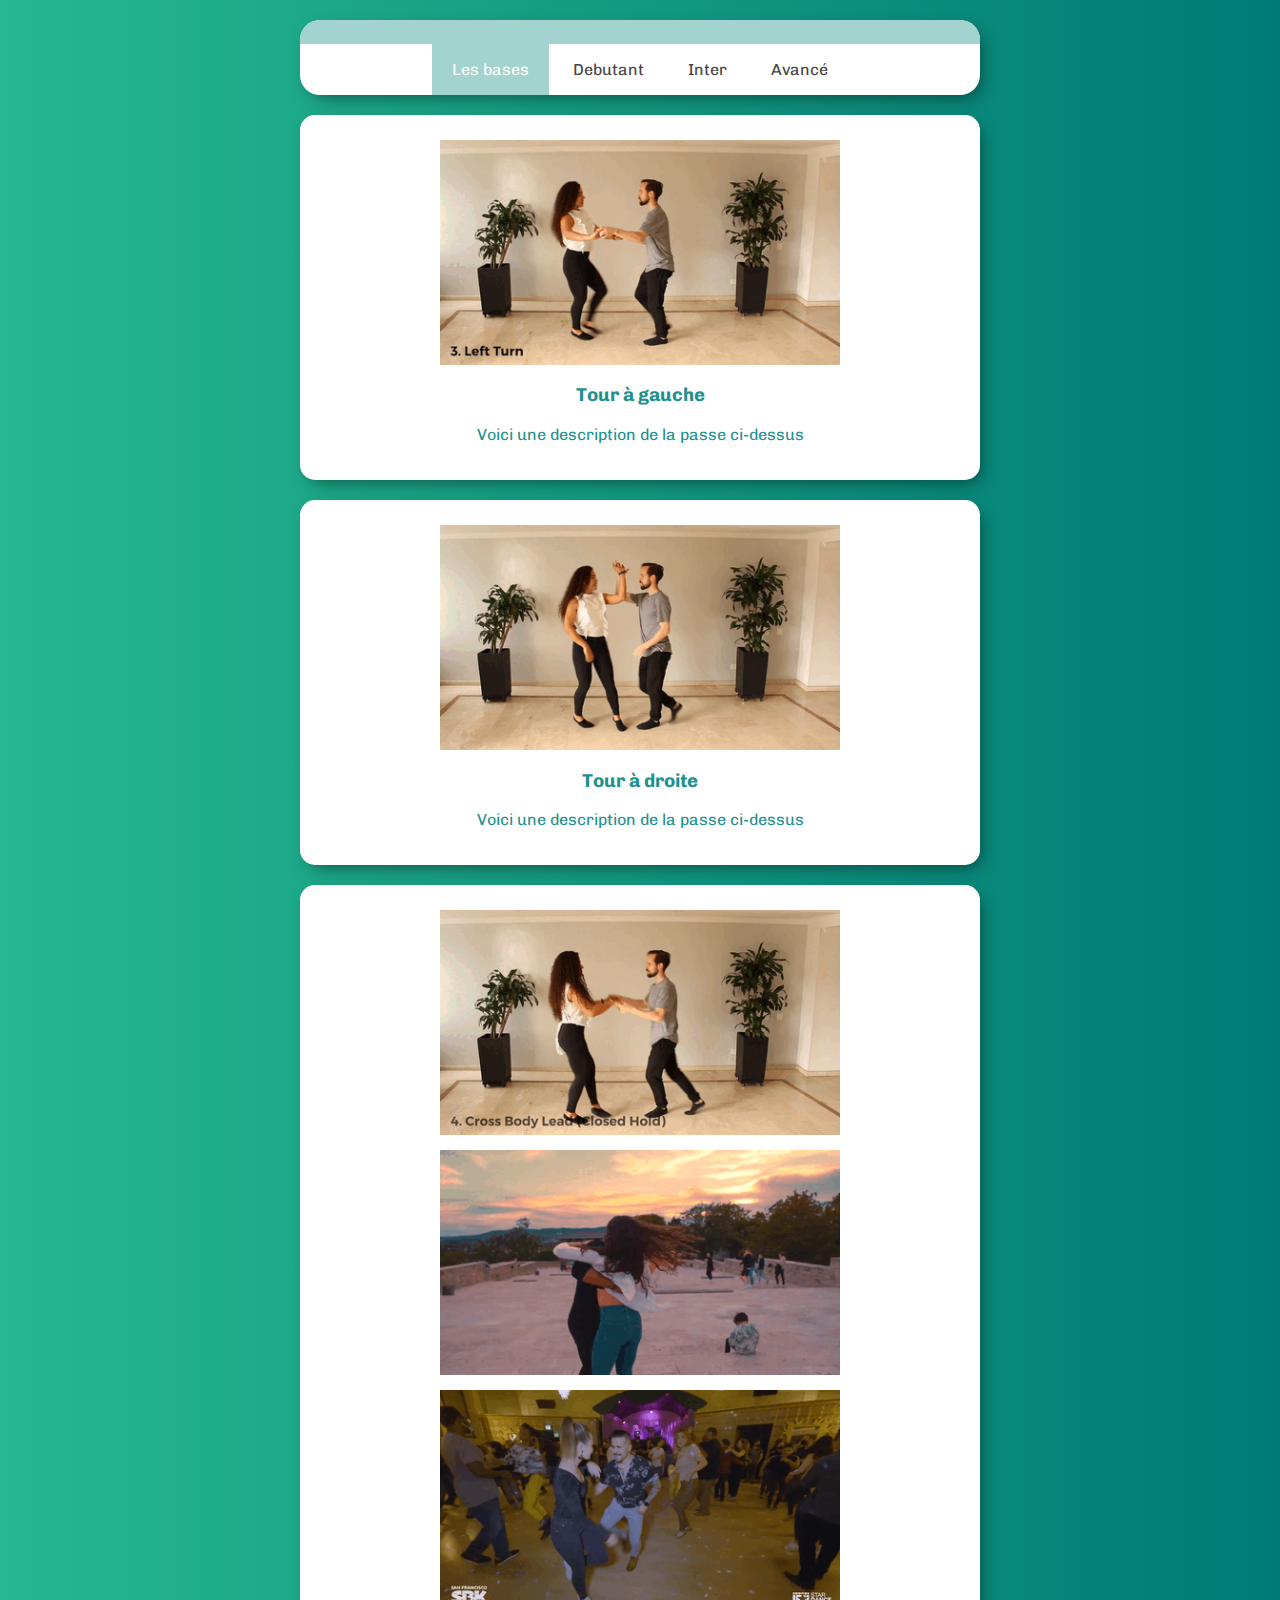
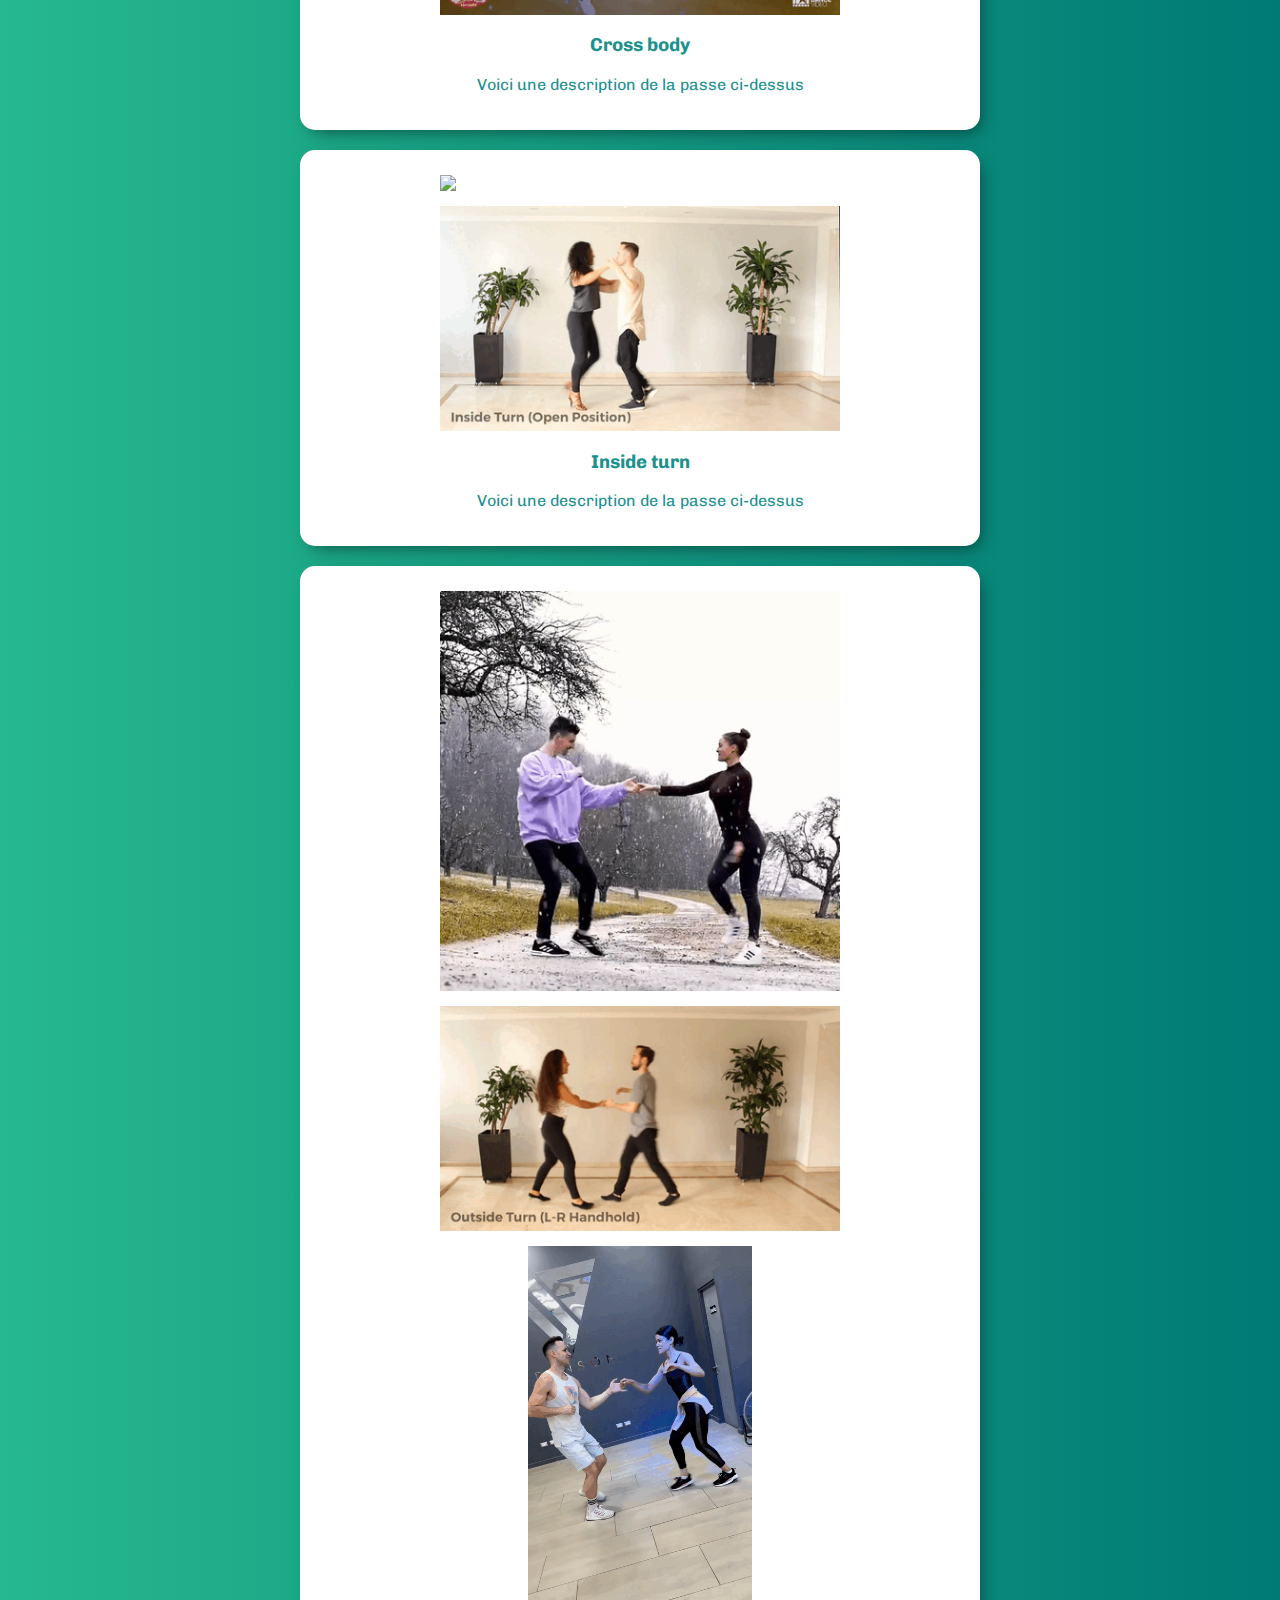
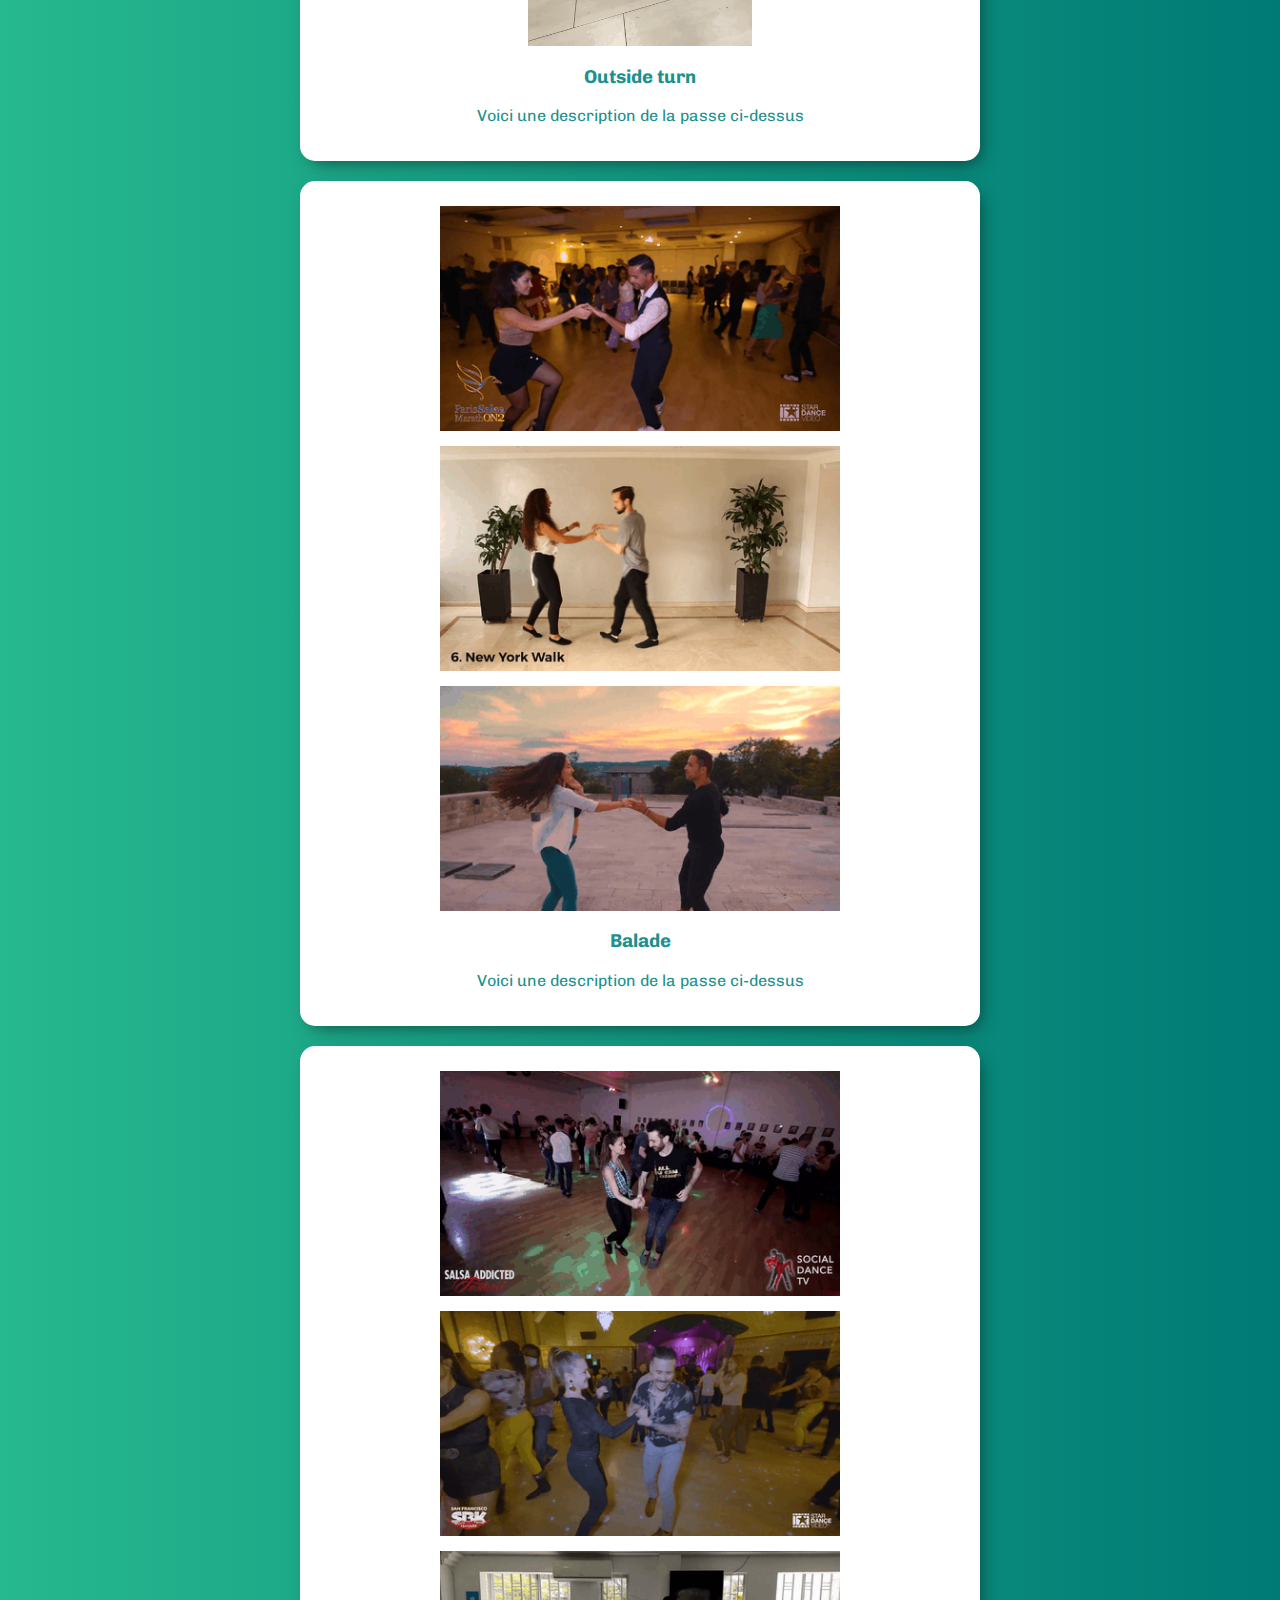
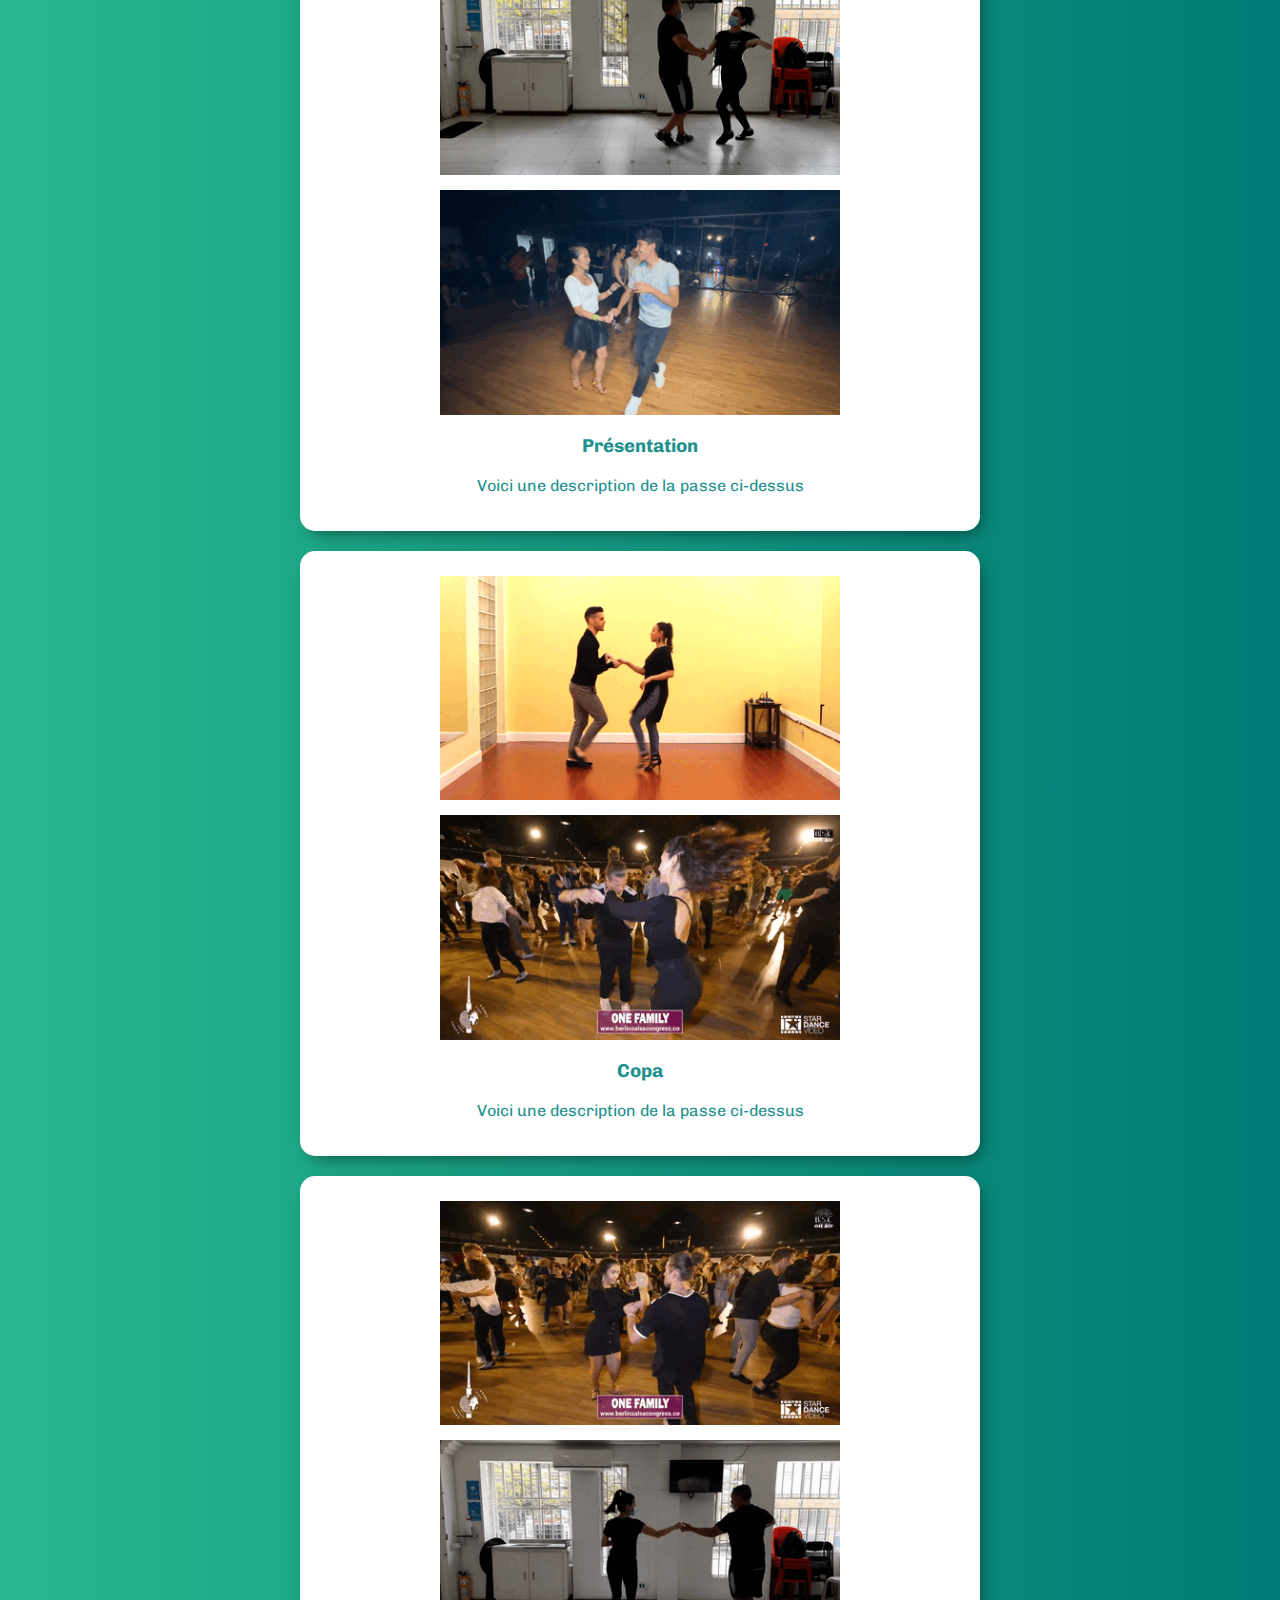
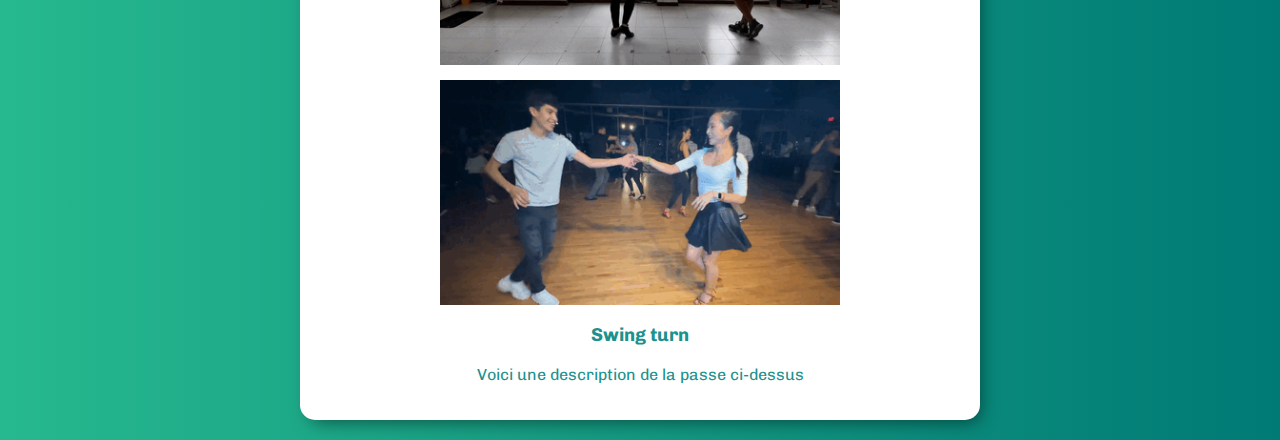
==== commit d68090fa: "update" ====
--- a/index.html
+++ b/index.html
@@ -62,6 +62,7 @@
             <img src="./img/presentation.gif"/>
             <img src="./img/presentation-02.gif"/>
             <img src="./img/presentation-03.gif"/>
+            <img src="./img/presentation-04.gif"/>
             <h3>Présentation</h3>
             <p>Voici une description de la passe ci-dessus</p>
         </div>
@@ -76,6 +77,7 @@
         <div class="mouv-container">
             <img src="./img/swing-turn.gif"/>
             <img src="./img/swing-turn-02.gif"/>
+            <img src="./img/swing-turn-03.gif"/>
             <h3>Swing turn</h3>
             <p>Voici une description de la passe ci-dessus</p>
         </div>
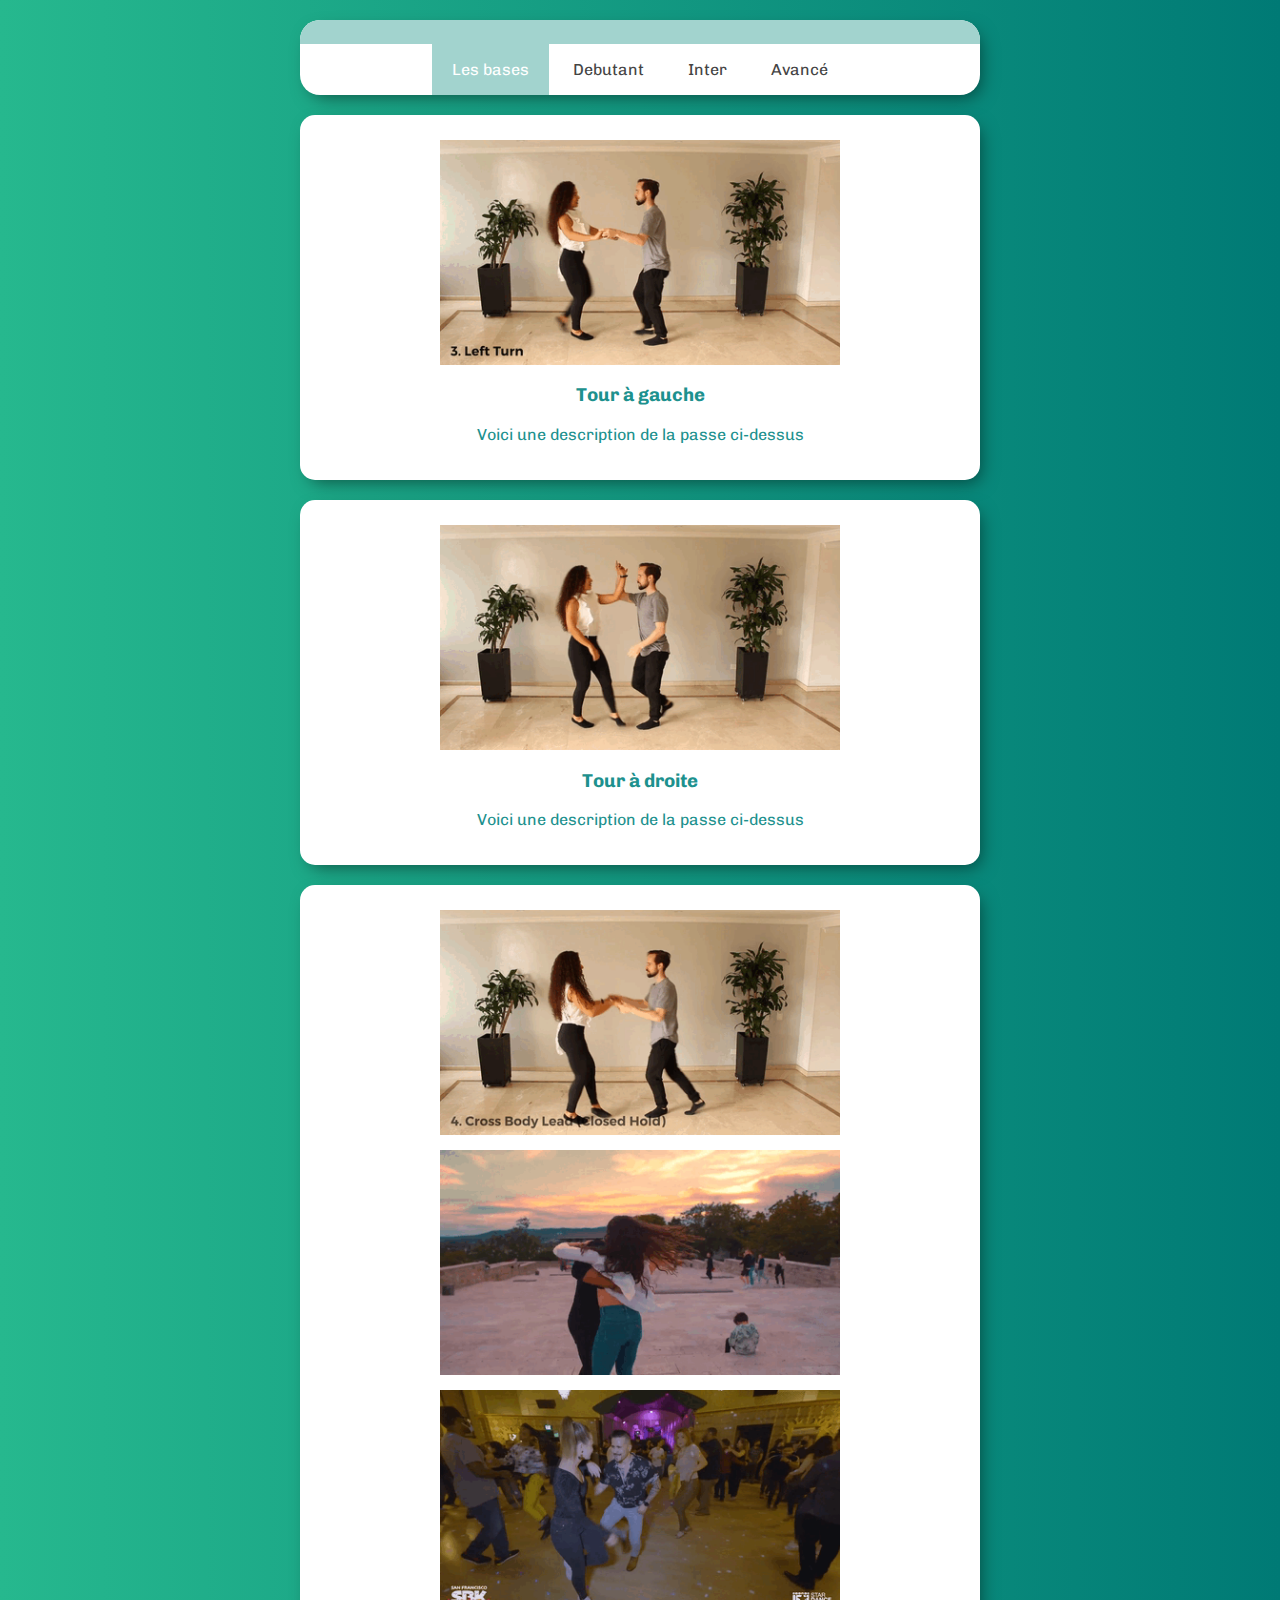
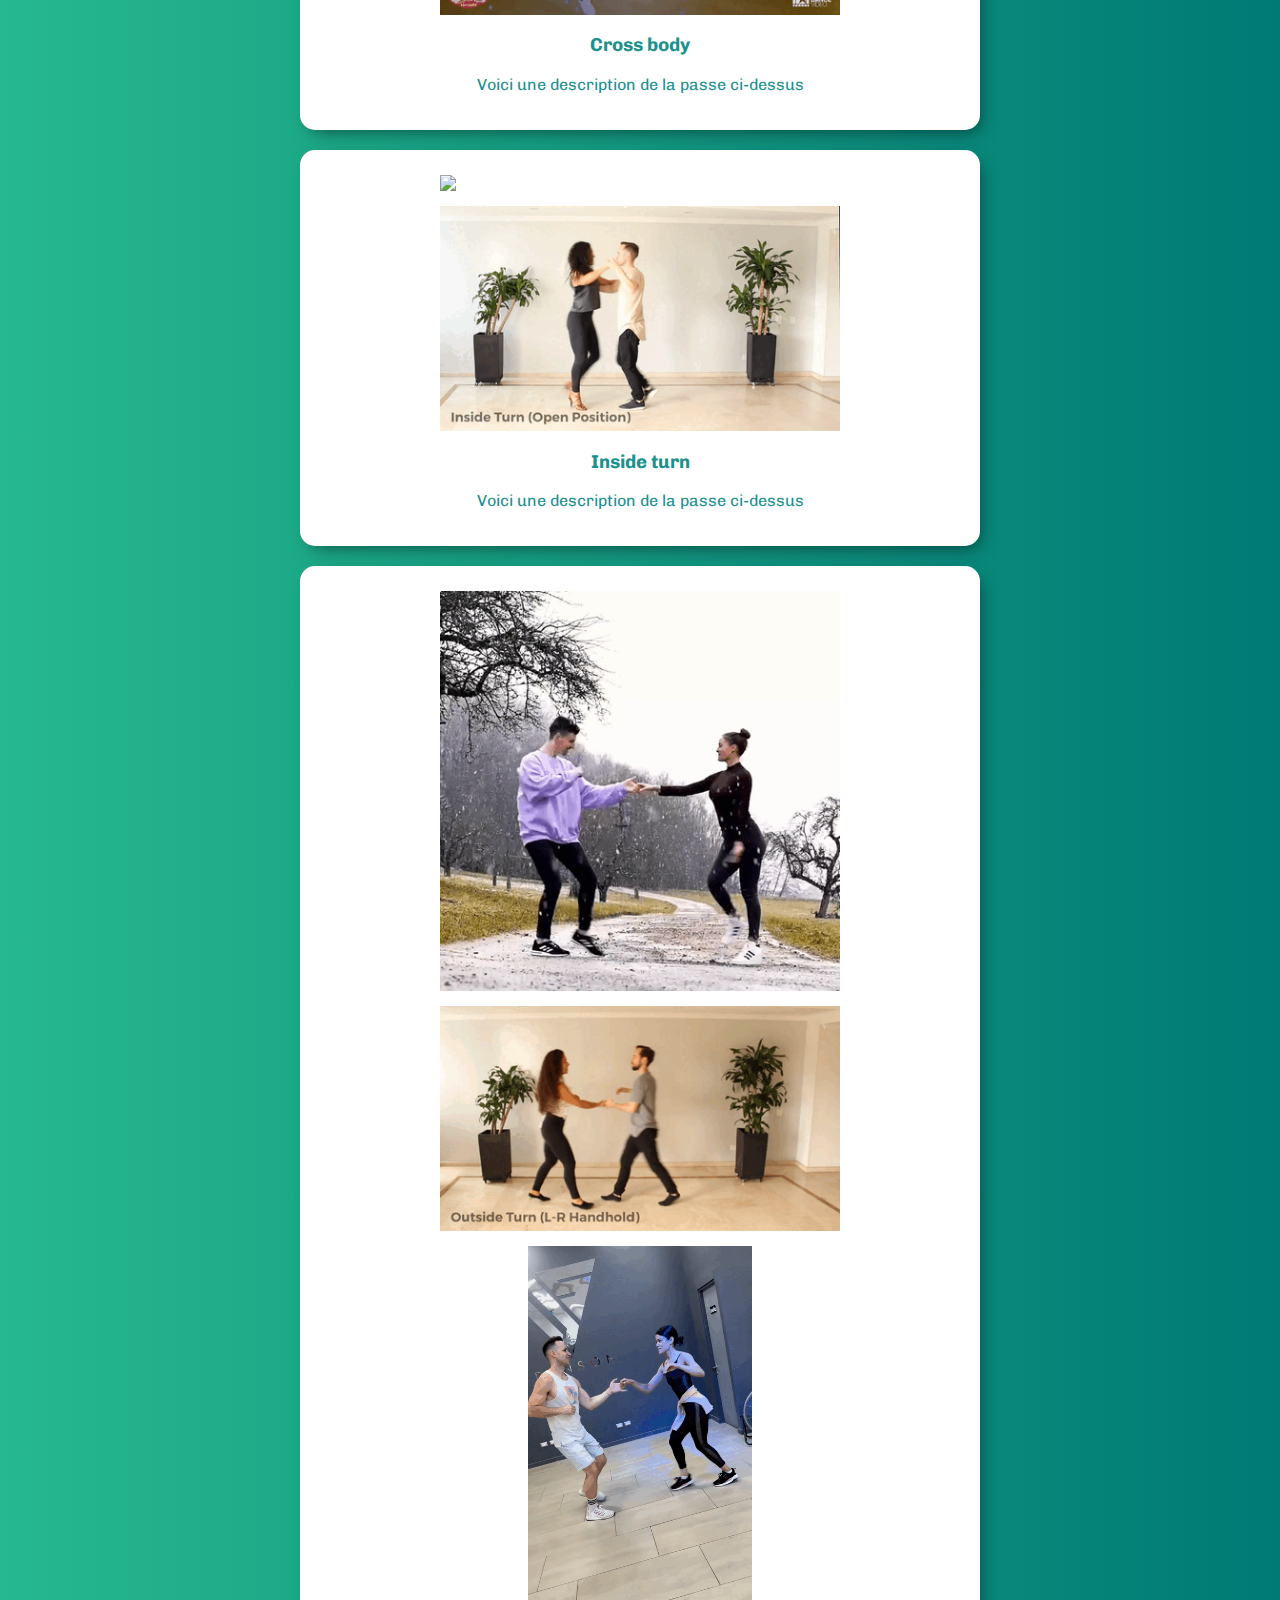
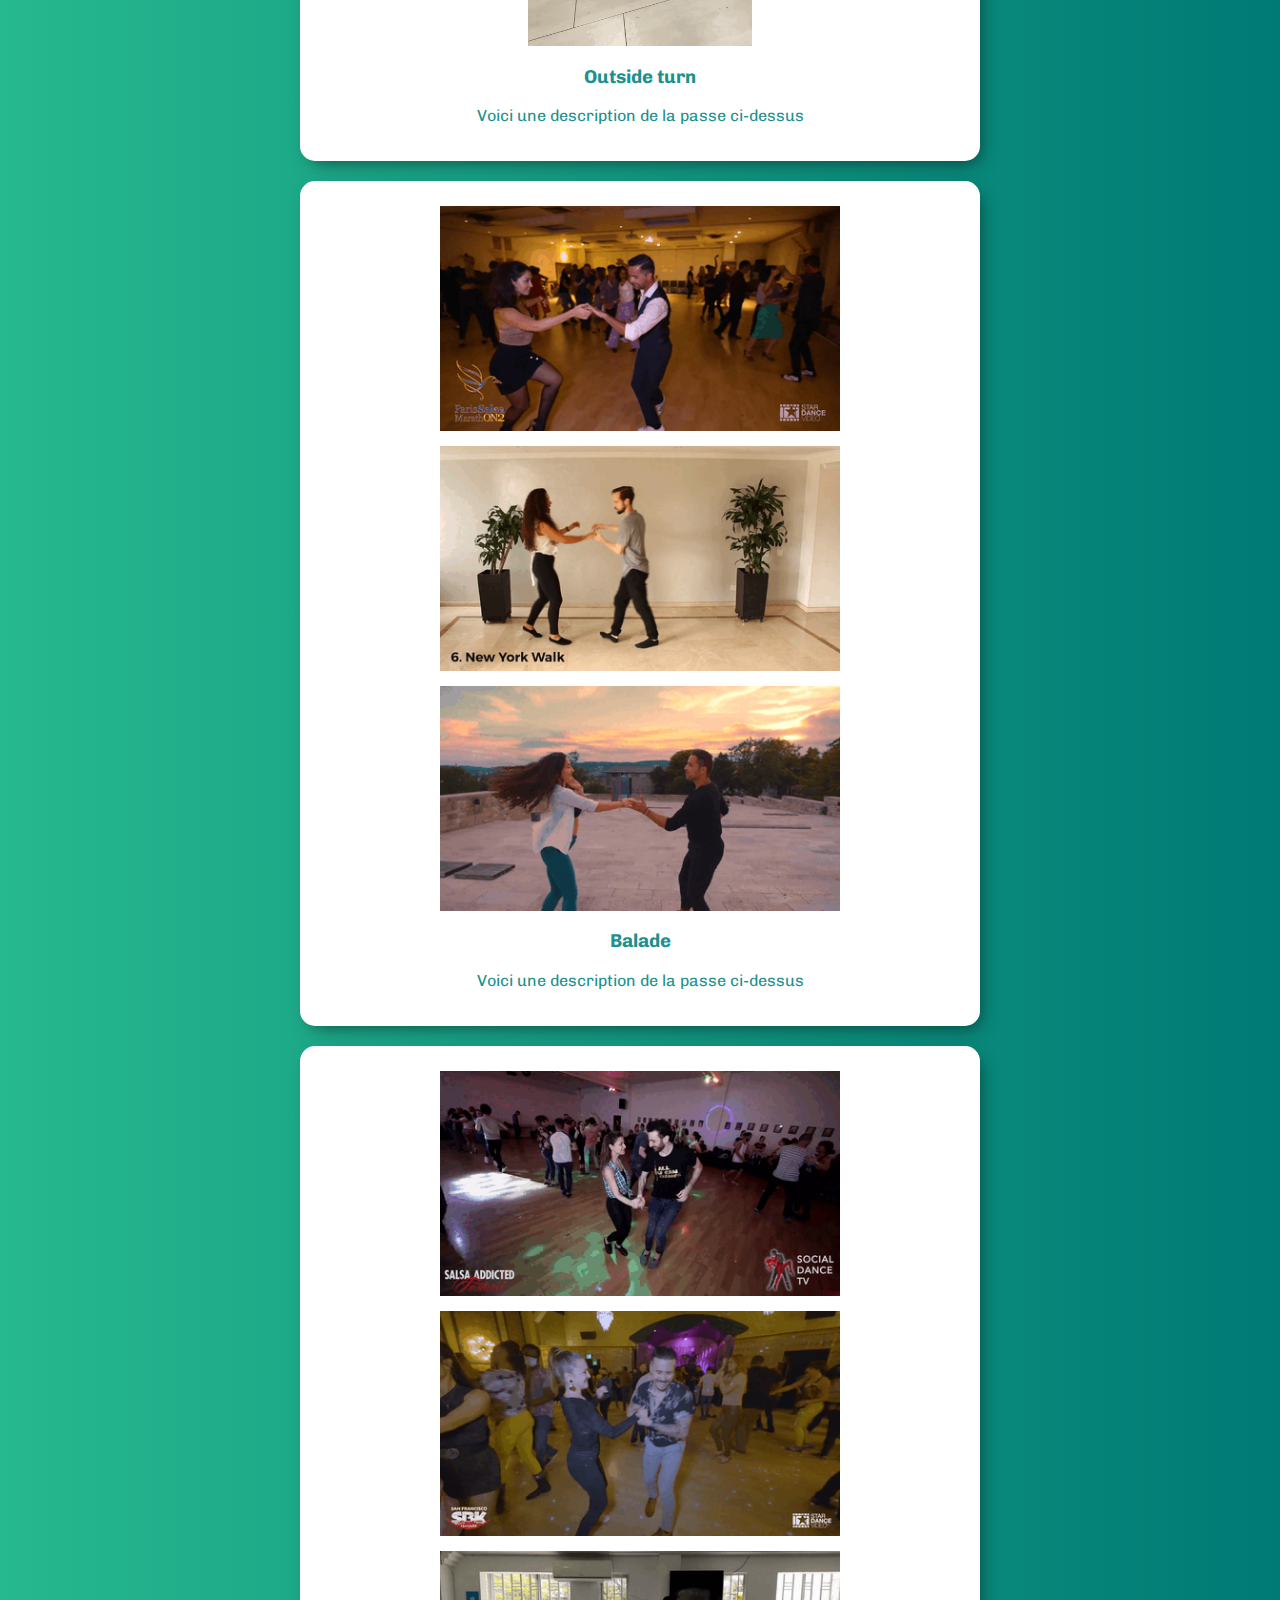
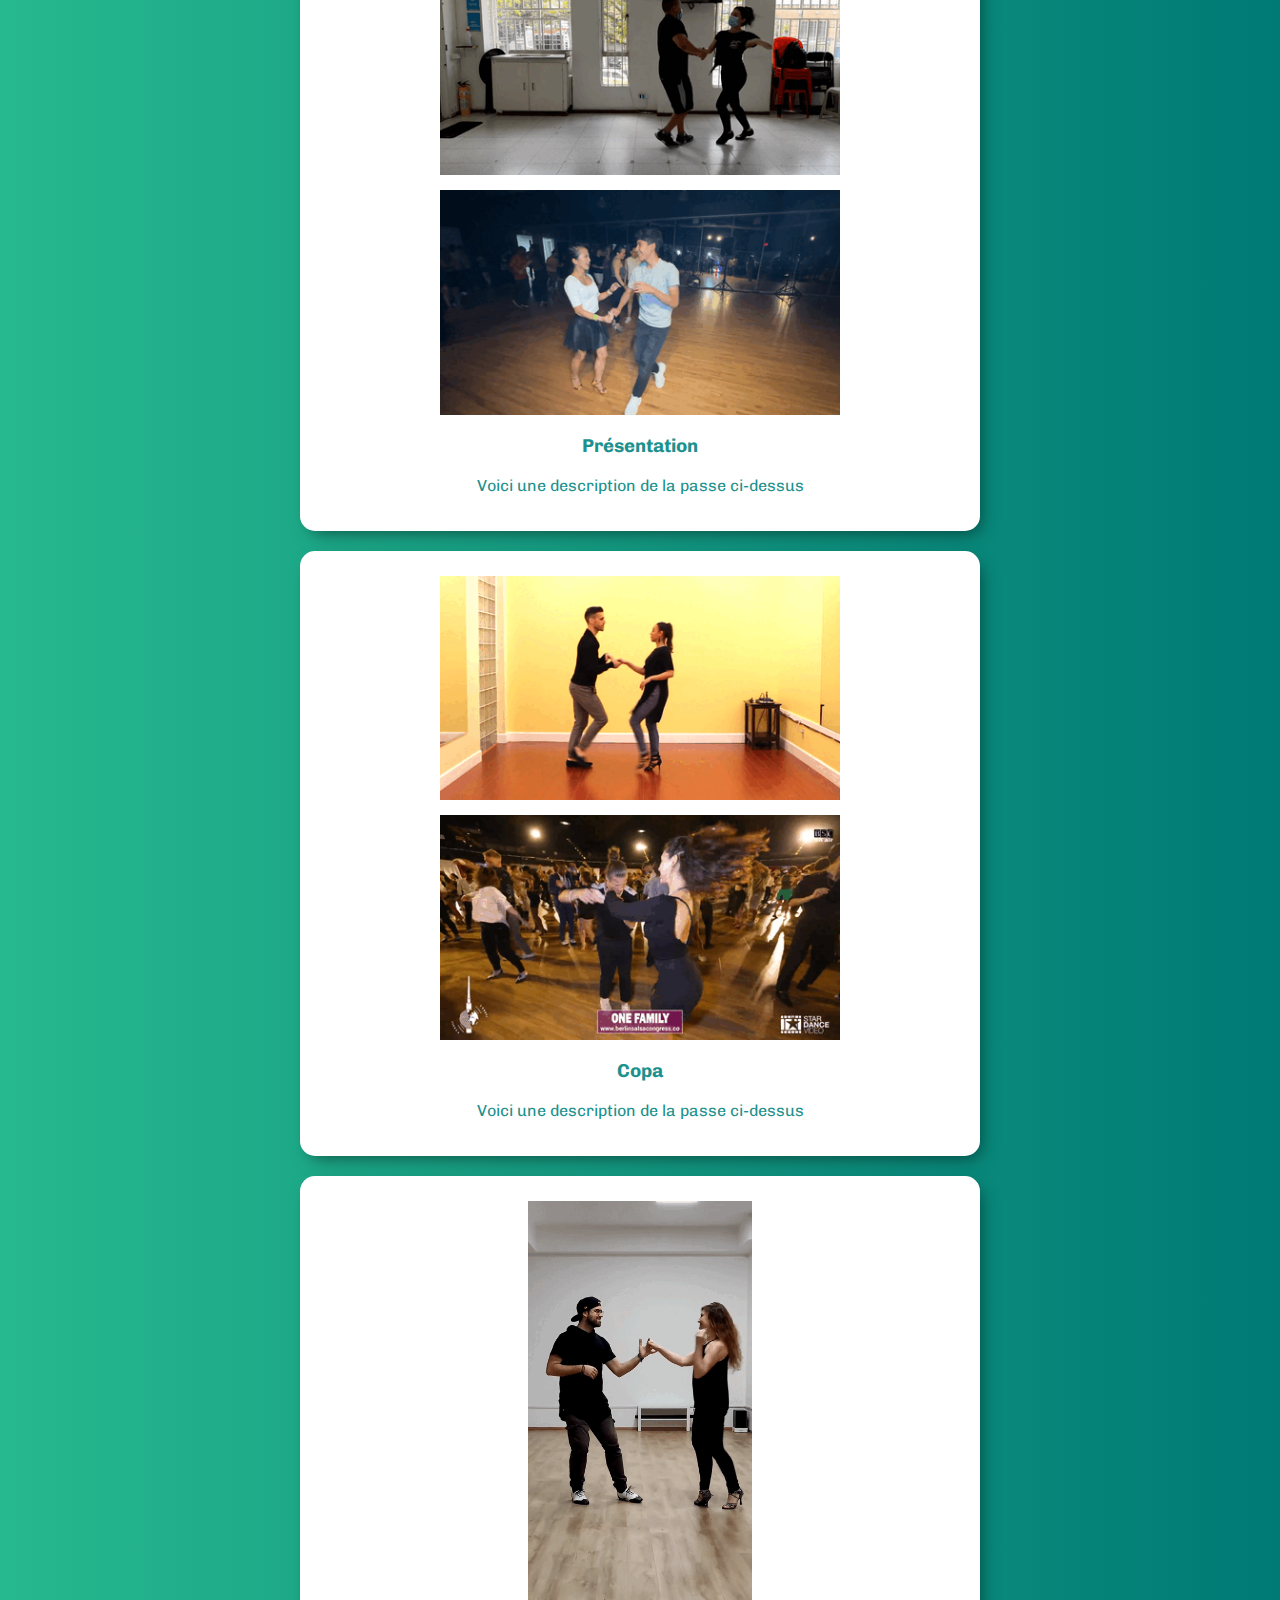
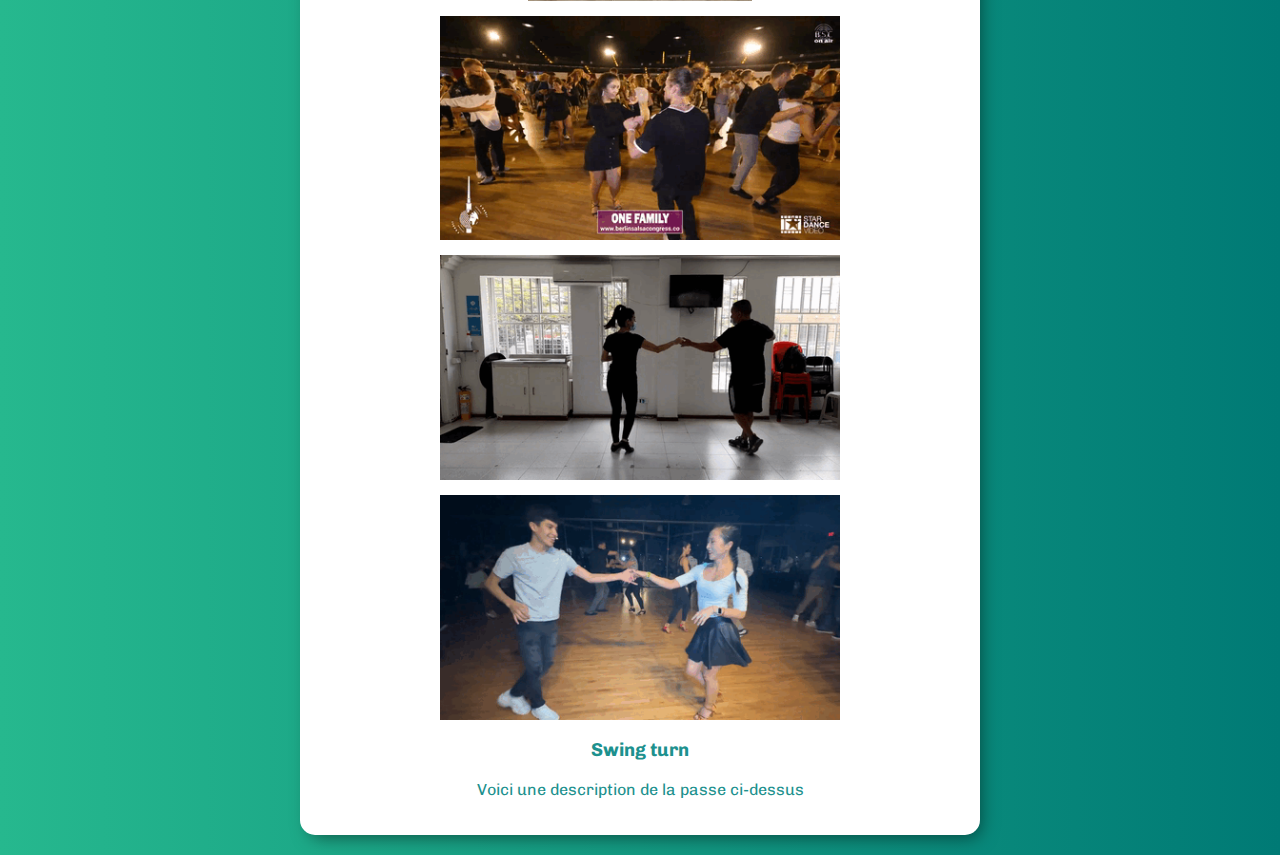
==== commit c6db9ed2: "update" ====
--- a/index.html
+++ b/index.html
@@ -75,6 +75,7 @@
         </div>
 
         <div class="mouv-container">
+            <img src="./img/swing-turn-04.gif"/>
             <img src="./img/swing-turn.gif"/>
             <img src="./img/swing-turn-02.gif"/>
             <img src="./img/swing-turn-03.gif"/>
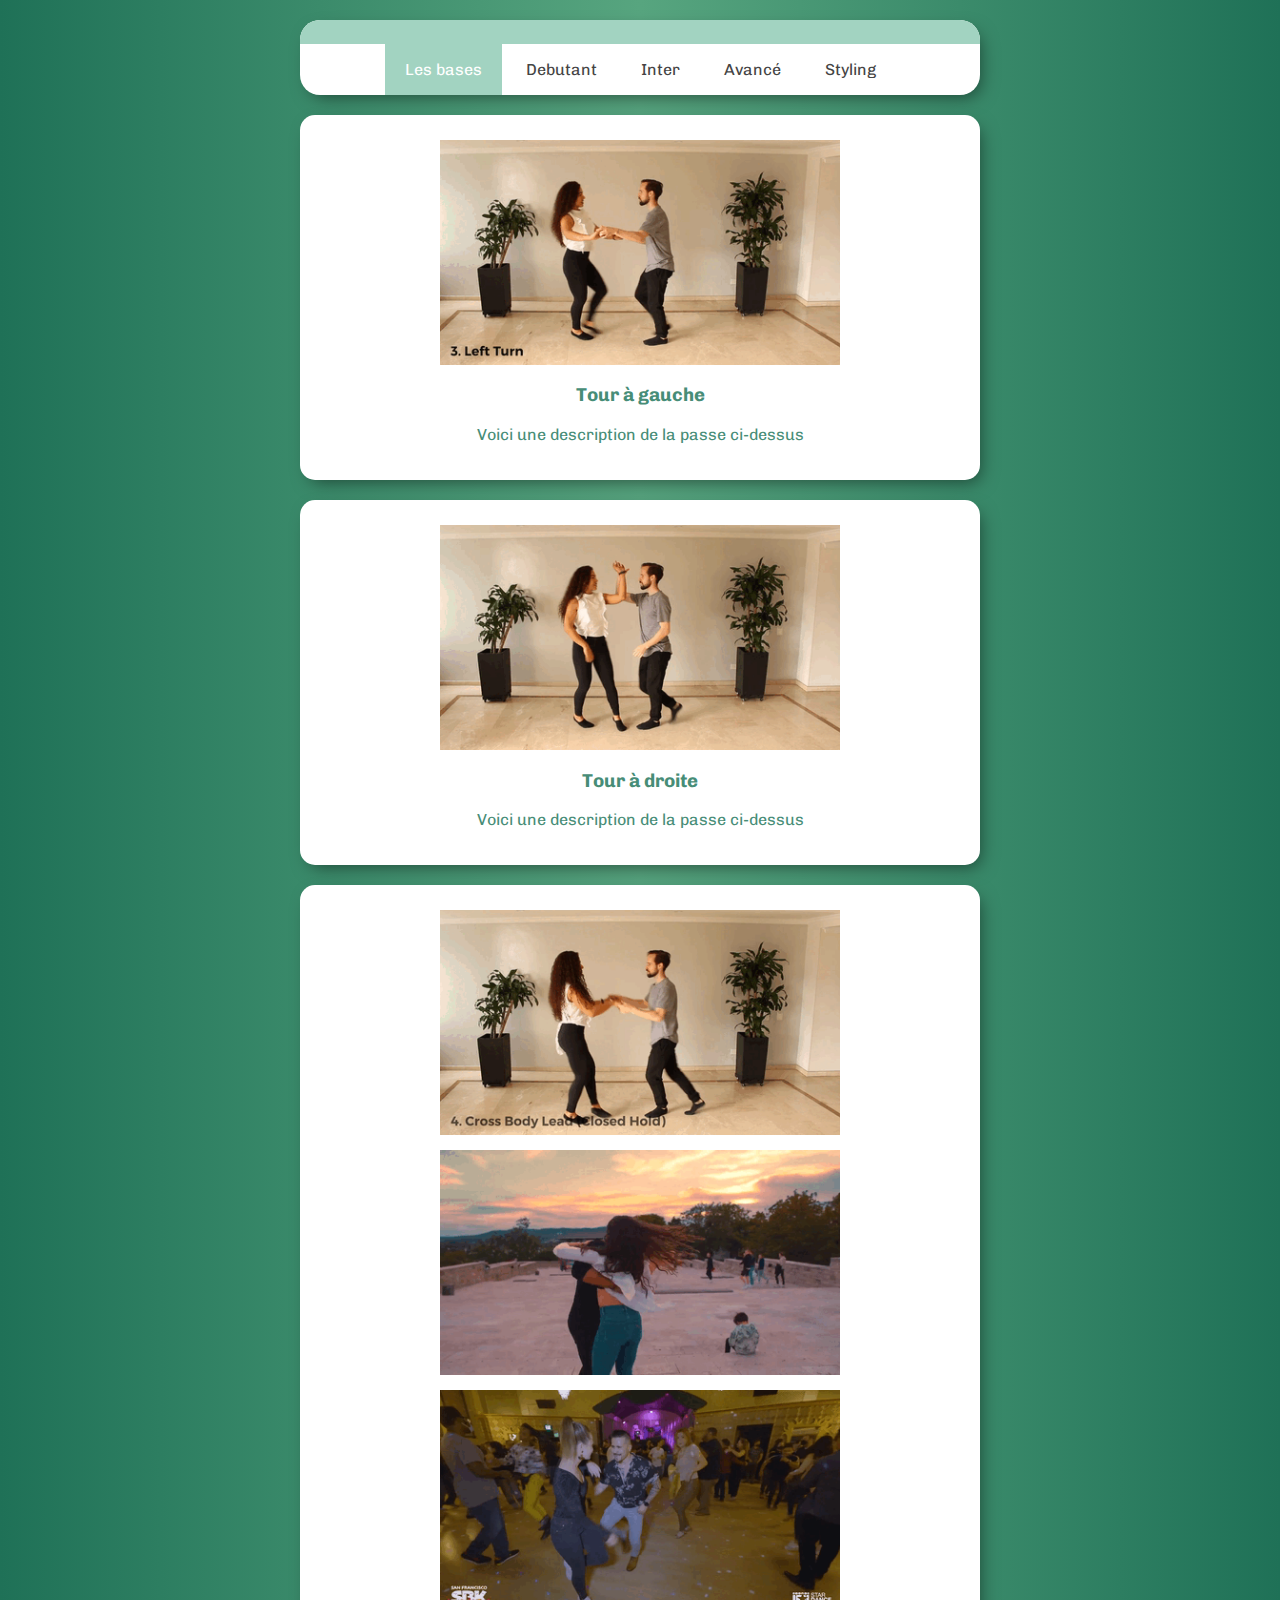
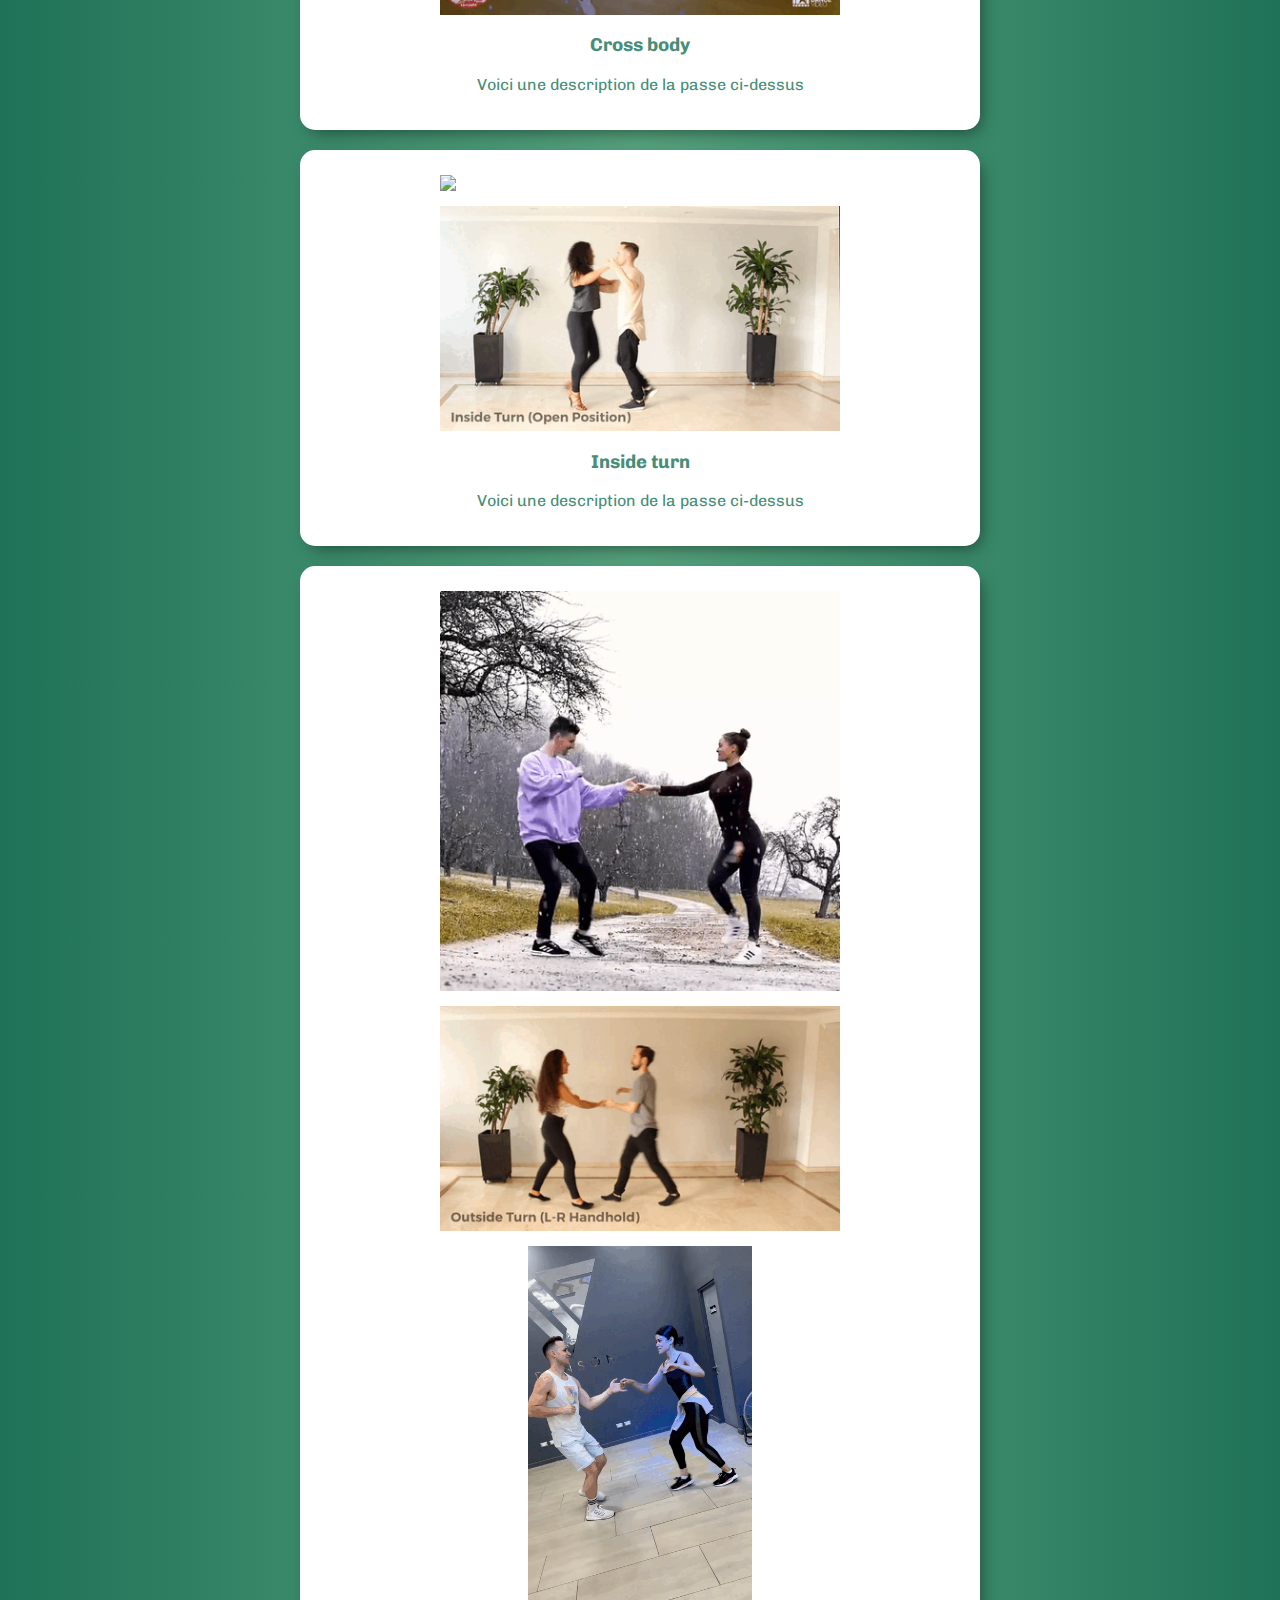
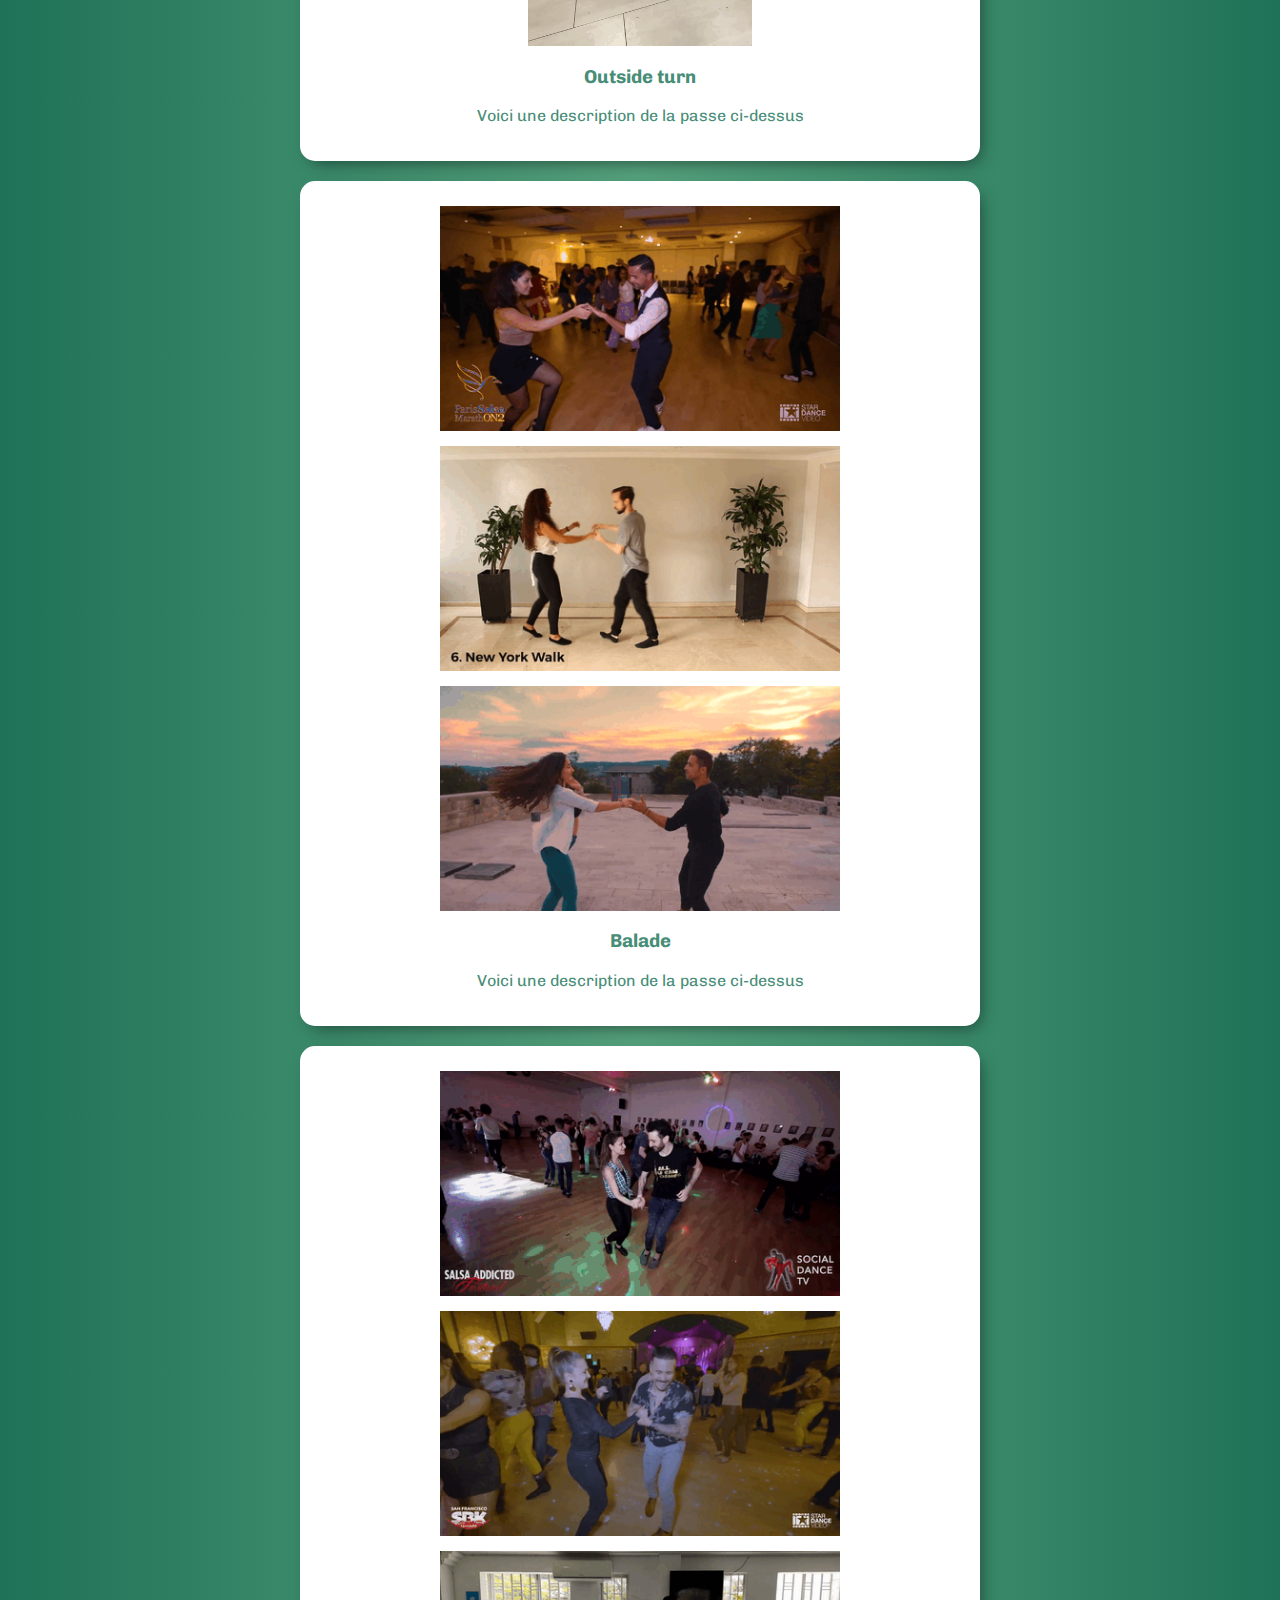
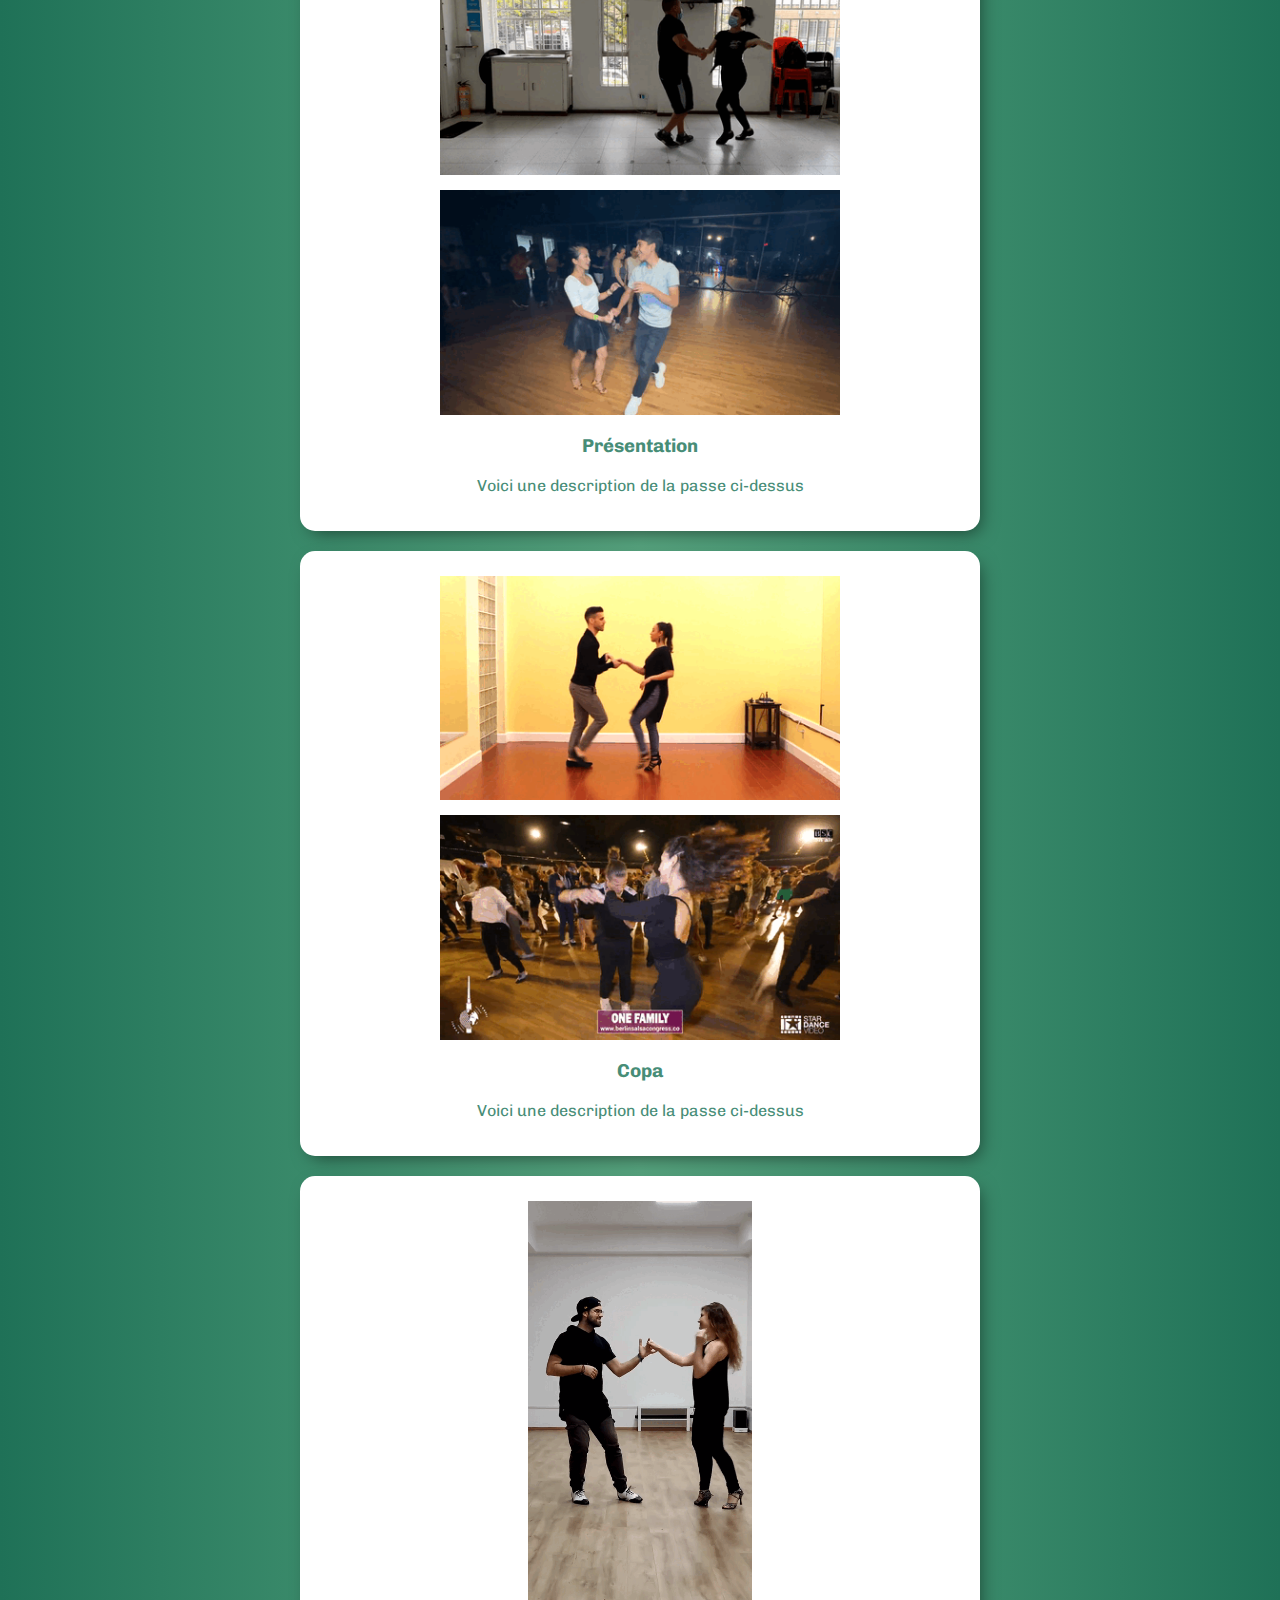
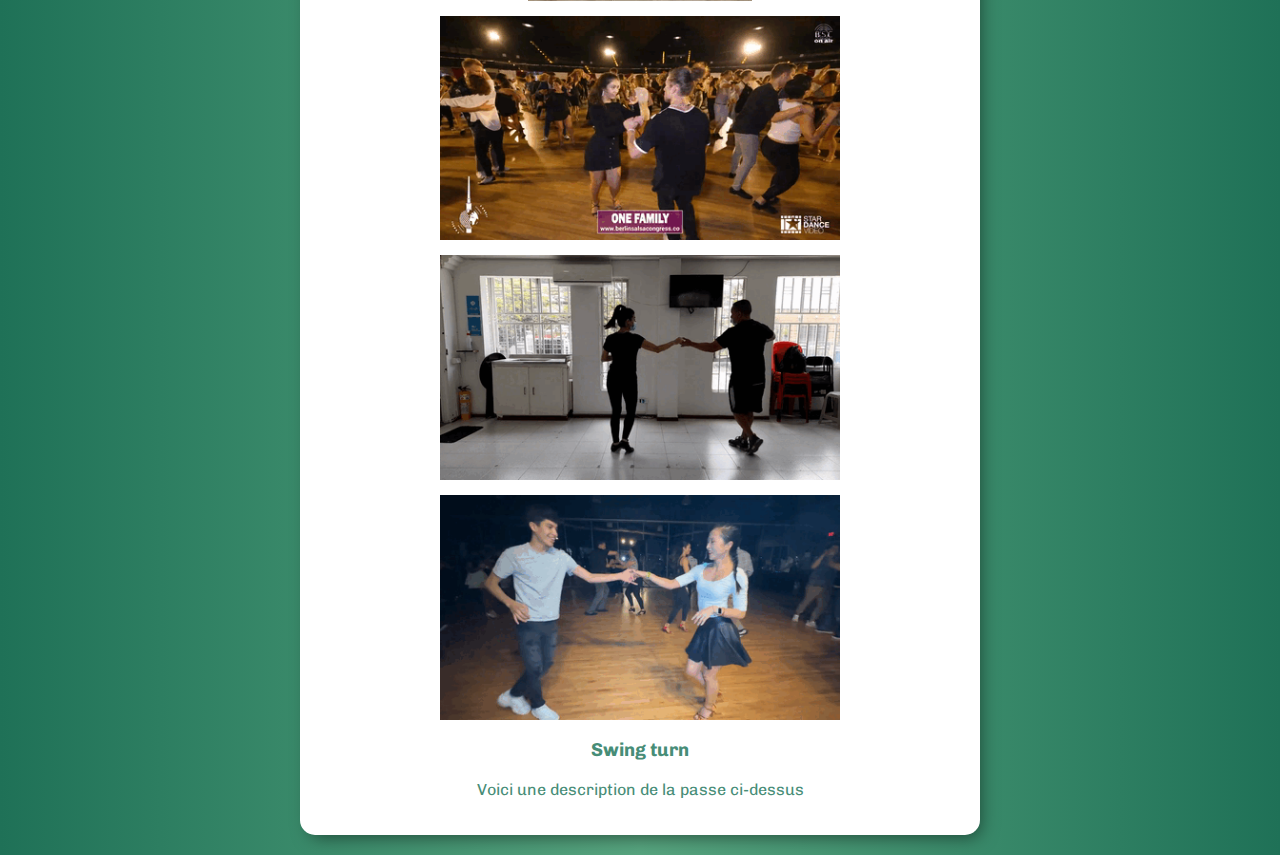
==== commit 2f4df1d3: "update" ====
--- a/index.html
+++ b/index.html
@@ -13,6 +13,7 @@
             <div class="navigation"><a href="debutant.html">Debutant</a></div>
             <div class="navigation"><a href="inter.html">Inter</a></div>
             <div class="navigation"><a href="">Avancé</a></div>
+            <div class="navigation"><a href="styling.html">Styling</a></div>
         </div>
 
         <div class="mouv-container">
--- a/styles.css
+++ b/styles.css
@@ -5,7 +5,46 @@
 
 body {
     background: rgb(38,184,142);
-    background: linear-gradient(90deg, rgba(38,184,142,1) 0%, rgba(0,122,117,1) 100%);      
+    background: linear-gradient(90deg, #1f7157  0%, #57a57f 50%, #1f7157  100%);      
+}
+
+.debutant {
+    background-color: #204365;
+    background: linear-gradient(90deg, #202f3c 0%, #204365 50%, #202f3c 100%); 
+}
+
+.debutant .nav-top, .debutant .navigation:hover, .debutant .navigation.active {
+    background-color: #6d95bb;
+}
+
+.debutant .mouv-container {
+    color: #5785b1;
+}
+
+.inter {
+    background-color: #4b274c;
+    background: linear-gradient(90deg, #2c102f 0%, #5a2f5c 50%, #2c102f 100%); 
+}
+
+.inter .nav-top, .inter .navigation:hover, .inter .navigation.active {
+    background-color: #ab7aac;
+}
+
+.inter .mouv-container {
+    color: #8b4e8c;
+}
+
+.styling {
+    background-color: #4b274c;
+    background: linear-gradient(90deg, #20222f 0%, #615a48 50%, #20222f 100%); 
+}
+
+.styling .nav-top, .styling .navigation:hover, .styling .navigation.active {
+    background-color: #aa9c76;
+}
+
+.styling .mouv-container {
+    color: #aa9c76;
 }
 
 a {
@@ -33,7 +72,7 @@
 .nav-top {
     width:100%;
     height:24px;
-    background-color: #a2d3ce;
+    background-color: #a2d3c1;
 }
 
 .navigation {
@@ -47,7 +86,7 @@
 }
 
 .navigation:hover {
-    background-color: #a2d3ce;
+    background-color: #a2d3c1;
 }
 
 .navigation:hover a, .navigation.active a  {
@@ -55,13 +94,13 @@
 }
 
 .navigation.active {
-    background-color: #a2d3ce;
+    background-color: #a2d3c1;
 }
 
 .mouv-container {
     width: 640px;
     background-color: #ffffff;
-    color:#1d918e;;
+    color:#478d77;
     text-align: center;
     padding: 20px;
     margin:20px auto;
